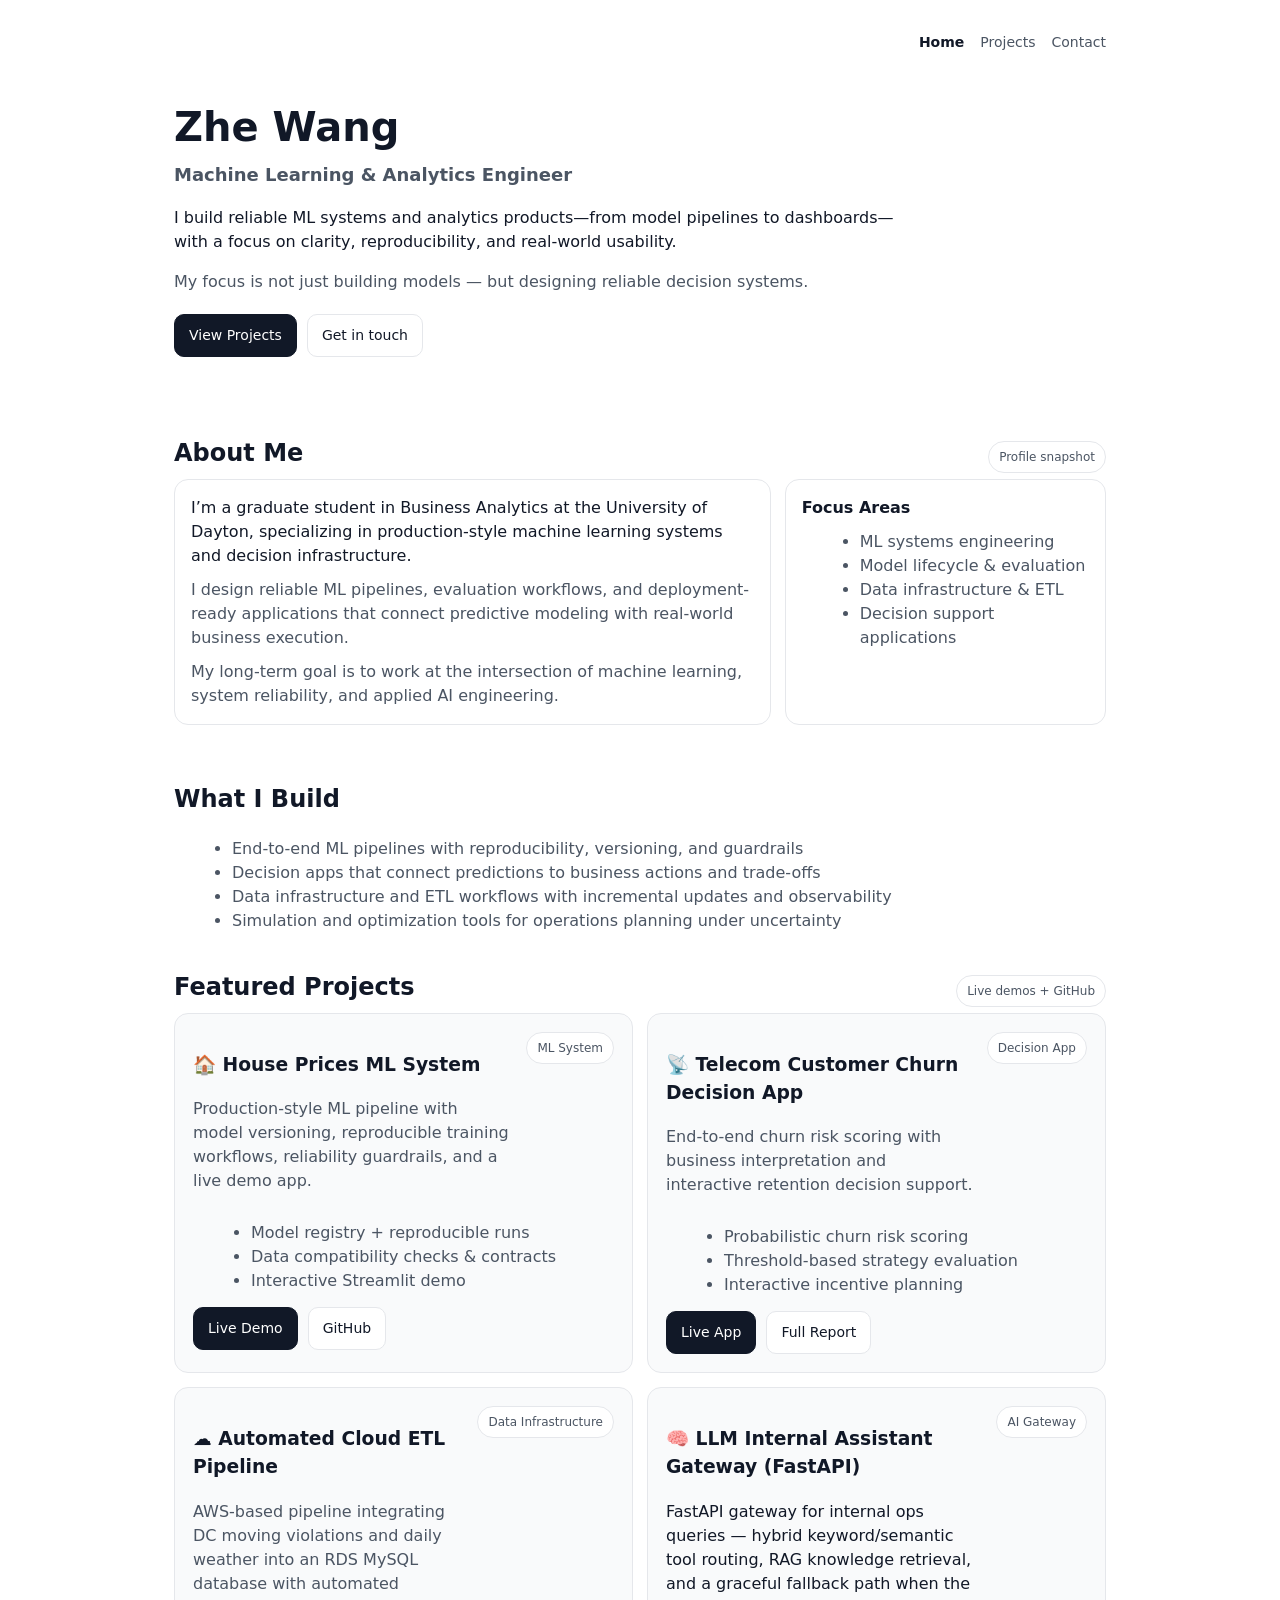
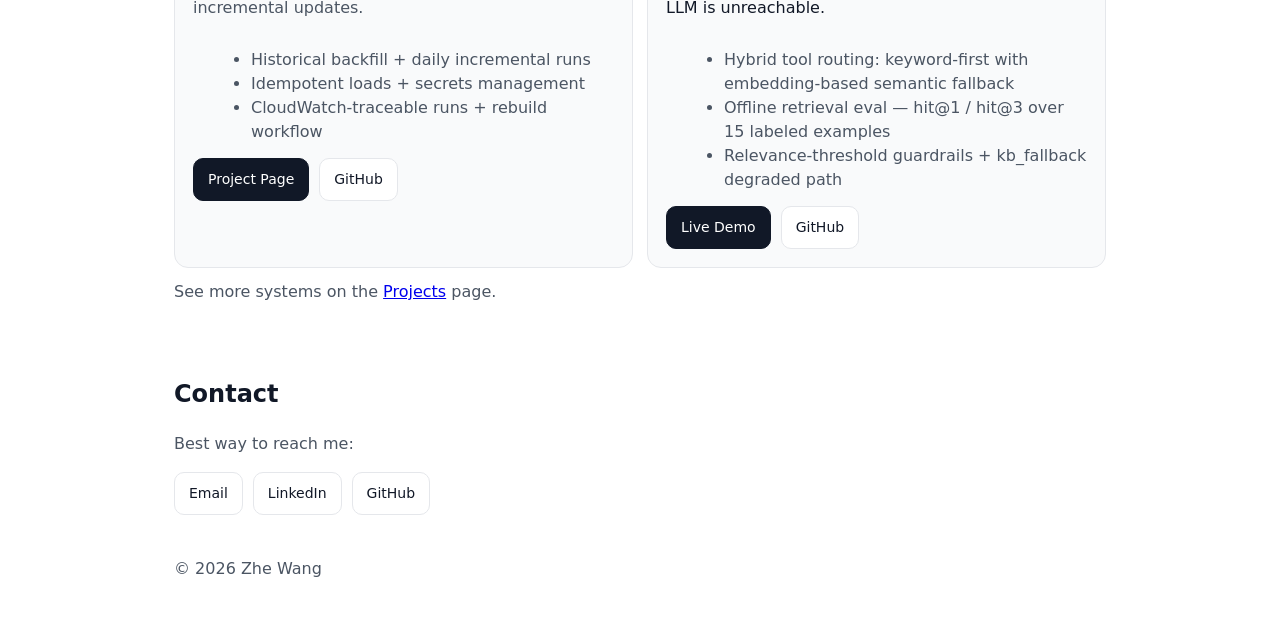
==== index.html @ d9125451 "update portfolio descriptions: hybrid routing, retrieval eval, guardrails" ====
<!doctype html>
<html lang="en">
<head>
  <meta charset="utf-8" />
  <meta name="viewport" content="width=device-width, initial-scale=1" />
  <title>Zhe Wang | Machine Learning & Analytics Engineer</title>
  <link rel="stylesheet" href="styles.css" />

  <!-- Page-only tweaks (optional, safe). Remove if you want 100% CSS-only in styles.css -->
  <style>
    .section-title-row{
      display:flex; align-items:baseline; justify-content:space-between; gap:12px;
      margin-bottom: 6px;
    }
    .section-kicker{
      font-size:12px;
      color: var(--muted);
      border: 1px solid var(--border);
      background: #fff;
      padding: 6px 10px;
      border-radius: 999px;
      white-space: nowrap;
    }
    .about-grid{
      display:grid;
      grid-template-columns: 1.3fr 0.7fr;
      gap: 14px;
    }
    .about-card{
      background: #fff;
      border: 1px solid var(--border);
      border-radius: 14px;
      padding: 16px;
    }
    .about-points{
      margin: 10px 0 0 18px;
      color: var(--muted);
    }
    @media (max-width: 780px){
      .about-grid{ grid-template-columns: 1fr; }
    }

    /* 确保导航右对齐 —— 稳定强制右推，不靠运气 */
    .nav{
      display:flex;
      align-items:center;
      padding:8px 0;
    }

    .nav .links{
      margin-left:auto;   /* 关键：强制推到右侧 */
      display:flex;
      gap:16px;
    }

    /* 你原来 links a 用 margin-left，会跟 gap 叠加，清掉保证只由gap控制 */
    .links a{
      margin-left:0;
      text-decoration:none;
      color:var(--muted);
      font-size:14px;
    }
  </style>
</head>

<body>
  <header class="container">
    <nav class="nav">
      <div class="links">
        <a href="index.html" class="active">Home</a>
        <a href="projects.html">Projects</a>
        <a href="#contact">Contact</a>
      </div>
    </nav>

    <!-- HERO -->
    <div class="hero">

      <!-- Name becomes primary identity -->
      <h1 style="margin-bottom:4px;">Zhe Wang</h1>

      <!-- Professional identity as subtitle -->
      <h2 class="subtitle" style="margin-top:0; font-weight:600;">
        Machine Learning &amp; Analytics Engineer
      </h2>

      <!-- Core positioning statement -->
      <p style="margin-top:18px; max-width:720px;">
        I build reliable ML systems and analytics products—from model pipelines to dashboards—
        with a focus on clarity, reproducibility, and real-world usability.
      </p>

      <p class="muted" style="margin-top:10px; max-width:720px;">
        My focus is not just building models — but designing reliable decision systems.
      </p>

      <!-- CTA -->
      <div class="cta" style="margin-top:20px;">
        <a class="btn primary" href="projects.html">View Projects</a>
        <a class="btn" href="#contact">Get in touch</a>
      </div>

    </div>   <!-- hero结束 -->
</header>   <!-- 严格按照要求：在</div>(hero)后立刻补上</header> -->

<main class="container">

    <!-- ABOUT ME (replaces the old “Contact” position / sits above What I Build) -->
    <section class="section" id="about">
      <div class="section-title-row">
        <h2 style="margin:0;">About Me</h2>
        <span class="section-kicker">Profile snapshot</span>
      </div>

      <div class="about-grid">
        <div class="about-card">
          <p style="margin:0;">
            I’m a graduate student in Business Analytics at the University of Dayton,
            specializing in production-style machine learning systems and decision infrastructure.
          </p>

          <p class="muted" style="margin:10px 0 0 0;">
            I design reliable ML pipelines, evaluation workflows, and deployment-ready applications
            that connect predictive modeling with real-world business execution.
          </p>

          <p class="muted" style="margin:10px 0 0 0;">
            My long-term goal is to work at the intersection of machine learning,
            system reliability, and applied AI engineering.
          </p>
        </div>

        <div class="about-card">
          <div style="font-weight:600;">Focus Areas</div>
          <ul class="about-points">
            <li>ML systems engineering</li>
            <li>Model lifecycle &amp; evaluation</li>
            <li>Data infrastructure &amp; ETL</li>
            <li>Decision support applications</li>
          </ul>
        </div>
      </div>
    </section>

    <!-- WHAT I BUILD -->
    <section class="section">
      <h2>What I Build</h2>
      <ul class="bullets">
        <li>End-to-end ML pipelines with reproducibility, versioning, and guardrails</li>
        <li>Decision apps that connect predictions to business actions and trade-offs</li>
        <li>Data infrastructure and ETL workflows with incremental updates and observability</li>
        <li>Simulation and optimization tools for operations planning under uncertainty</li>
      </ul>
    </section>

    <!-- FEATURED PROJECTS -->
    <section class="section">
      <div class="section-title-row">
        <h2 style="margin:0;">Featured Projects</h2>
        <span class="section-kicker">Live demos + GitHub</span>
      </div>

      <section class="grid">

        <!-- Featured 1: House Prices -->
        <div class="card">
          <div class="card-top">
            <div>
              <h3>🏠 House Prices ML System</h3>
              <p class="muted">
                Production-style ML pipeline with model versioning, reproducible training workflows,
                reliability guardrails, and a live demo app.
              </p>
            </div>
            <span class="tag">ML System</span>
          </div>

          <ul class="bullets">
            <li>Model registry + reproducible runs</li>
            <li>Data compatibility checks &amp; contracts</li>
            <li>Interactive Streamlit demo</li>
          </ul>

          <div class="card-actions">
            <a class="btn primary"
               href="https://house-prices-ml-pipeline-nui9um72mmpod6g5mtsx3i.streamlit.app/"
               target="_blank" rel="noreferrer">Live Demo</a>
            <a class="btn"
               href="https://github.com/wangz99-crypto/house-prices-ml-pipeline"
               target="_blank" rel="noreferrer">GitHub</a>
          </div>
        </div>

        <!-- Featured 2: Telco Churn -->
        <div class="card">
          <div class="card-top">
            <div>
              <h3>📡 Telecom Customer Churn Decision App</h3>
              <p class="muted">
                End-to-end churn risk scoring with business interpretation and interactive retention decision support.
              </p>
            </div>
            <span class="tag">Decision App</span>
          </div>

          <ul class="bullets">
            <li>Probabilistic churn risk scoring</li>
            <li>Threshold-based strategy evaluation</li>
            <li>Interactive incentive planning</li>
          </ul>

          <div class="card-actions">
            <a class="btn primary"
               href="https://victorwang.shinyapps.io/telco-churn-demo/"
               target="_blank" rel="noreferrer">Live App</a>
            <a class="btn"
               href="reports/telecom-churn-report.html"
               target="_blank" rel="noreferrer">Full Report</a>
          </div>
        </div>

        <!-- Featured 3: Cloud ETL -->
        <div class="card">
          <div class="card-top">
            <div>
              <h3>☁️ Automated Cloud ETL Pipeline</h3>
              <p class="muted">
                AWS-based pipeline integrating DC moving violations and daily weather into an RDS MySQL database
                with automated incremental updates.
              </p>
            </div>
            <span class="tag">Data Infrastructure</span>
          </div>

          <ul class="bullets">
            <li>Historical backfill + daily incremental runs</li>
            <li>Idempotent loads + secrets management</li>
            <li>CloudWatch-traceable runs + rebuild workflow</li>
          </ul>

          <div class="card-actions">
            <a class="btn primary" href="projects/moving-violations-etl.html">Project Page</a>
            <a class="btn"
               href="https://github.com/wangz99-crypto/dc-moving-violations-cloud-etl"
               target="_blank" rel="noreferrer">GitHub</a>
          </div>
        </div>

        <!-- Featured 4: LLM Gateway / Internal Assistant -->
        <div class="card">
          <div class="card-top">
            <div>
              <h3>🧠 LLM Internal Assistant Gateway (FastAPI)</h3>
              <p class=”muted”>
                FastAPI gateway for internal ops queries — hybrid keyword/semantic tool routing,
                RAG knowledge retrieval, and a graceful fallback path when the LLM is unreachable.
              </p>
            </div>
            <span class="tag">AI Gateway</span>
          </div>

          <ul class="bullets">
            <li>Hybrid tool routing: keyword-first with embedding-based semantic fallback</li>
            <li>Offline retrieval eval — hit@1 / hit@3 over 15 labeled examples</li>
            <li>Relevance-threshold guardrails + kb_fallback degraded path</li>
          </ul>

          <div class="card-actions">
            <a class="btn primary"
               href="https://llm-internal-assistant.onrender.com/"
               target="_blank" rel="noreferrer">Live Demo</a>
            <a class="btn"
               href="https://github.com/wangz99-crypto/llm-internal-assistant"
               target="_blank" rel="noreferrer">GitHub</a>
          </div>
        </div>

      </section>

      <p class="muted" style="margin-top: 12px;">
        See more systems on the <a href="projects.html">Projects</a> page.
      </p>
    </section>

    <!-- CONTACT (kept at bottom; clean “closing” section) -->
    <section class="section" id="contact">
      <h2>Contact</h2>
      <p class="muted">Best way to reach me:</p>
      <div class="contact">
        <a class="btn" href="mailto:wangz99@udayton.edu">Email</a>
        <a class="btn" href="https://www.linkedin.com/in/zhe-wang-b89021354/" target="_blank" rel="noreferrer">LinkedIn</a>
        <a class="btn" href="https://github.com/wangz99-crypto" target="_blank" rel="noreferrer">GitHub</a>
      </div>
    </section>

  </main>

  <footer class="container footer">
    <span class="muted">© <span id="y"></span> Zhe Wang</span>
  </footer>

  <script>
    document.getElementById("y").textContent = new Date().getFullYear();
  </script>
</body>
</html>
---- styles.css ----
:root{
  --bg:#ffffff;
  --text:#111827;
  --muted:#4b5563;
  --border:#e5e7eb;
  --card:#f9fafb;
  --btn:#111827;
  --btnText:#ffffff;
}

*{box-sizing:border-box;}
body{
  margin:0;
  font-family: ui-sans-serif, system-ui, -apple-system, Segoe UI, Roboto, Arial, "Apple Color Emoji","Segoe UI Emoji";
  background:var(--bg);
  color:var(--text);
  line-height:1.5;
}

.container{max-width:980px;margin:0 auto;padding:24px;}
.nav{
  display:flex;align-items:center;justify-content:space-between;
  padding:8px 0;
}
.brand{font-weight:700;letter-spacing:0.2px;}
.links a{
  margin-left:16px;
  text-decoration:none;
  color:var(--muted);
  font-size:14px;
}
.links a.active{color:var(--text);font-weight:600;}

.hero{padding:36px 0 12px;}
.page-hero{padding:18px 0 8px;}
h1{font-size:40px;margin:0 0 10px;}
.subtitle{font-size:16px;max-width:720px;margin:0;}
.muted{color:var(--muted);}

.section{padding:18px 0;}
.card{
  background:var(--card);
  border:1px solid var(--border);
  border-radius:14px;
  padding:18px;
}
.card-top{display:flex;align-items:flex-start;justify-content:space-between;gap:14px;}
.tag{
  font-size:12px;
  padding:6px 10px;
  border-radius:999px;
  border:1px solid var(--border);
  background:#fff;
  color:var(--muted);
  white-space:nowrap;
}
.bullets{margin:12px 0 0 18px;color:var(--muted);}
.card-actions{margin-top:14px;display:flex;gap:10px;flex-wrap:wrap;}

.btn{
  display:inline-block;
  padding:10px 14px;
  border-radius:10px;
  border:1px solid var(--border);
  text-decoration:none;
  color:var(--text);
  font-size:14px;
  background:#fff;
}
.btn.primary{
  background:var(--btn);
  color:var(--btnText);
  border-color:var(--btn);
}
.cta{margin-top:16px;display:flex;gap:10px;flex-wrap:wrap;}
.grid{
  display:grid;
  grid-template-columns:repeat(2, minmax(0,1fr));
  gap:14px;
}
@media (max-width: 780px){
  .grid{grid-template-columns:1fr;}
  h1{font-size:32px;}
}
.footer{padding-top:0;padding-bottom:36px;}
.contact{display:flex;gap:10px;flex-wrap:wrap;margin-top:10px;}

.hero h2 {
  font-size:18px;
  color: var(--muted);
}
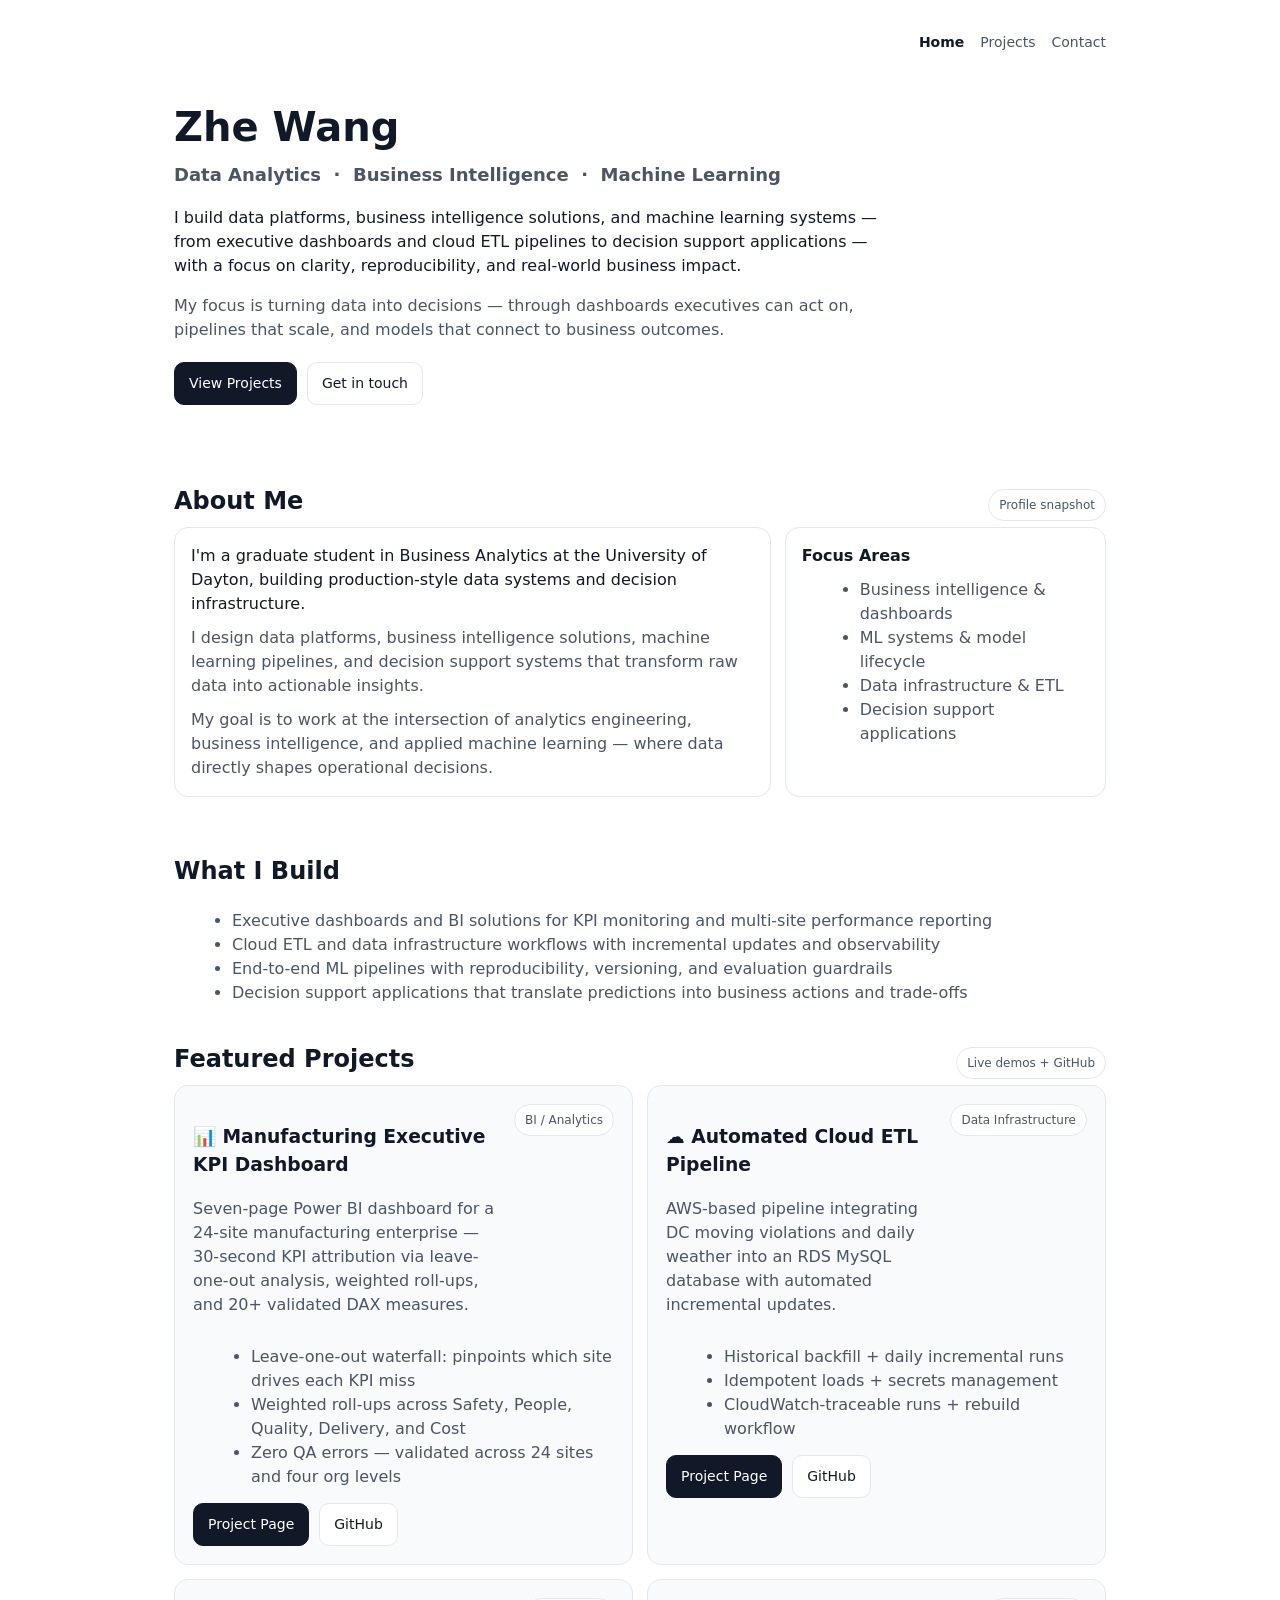
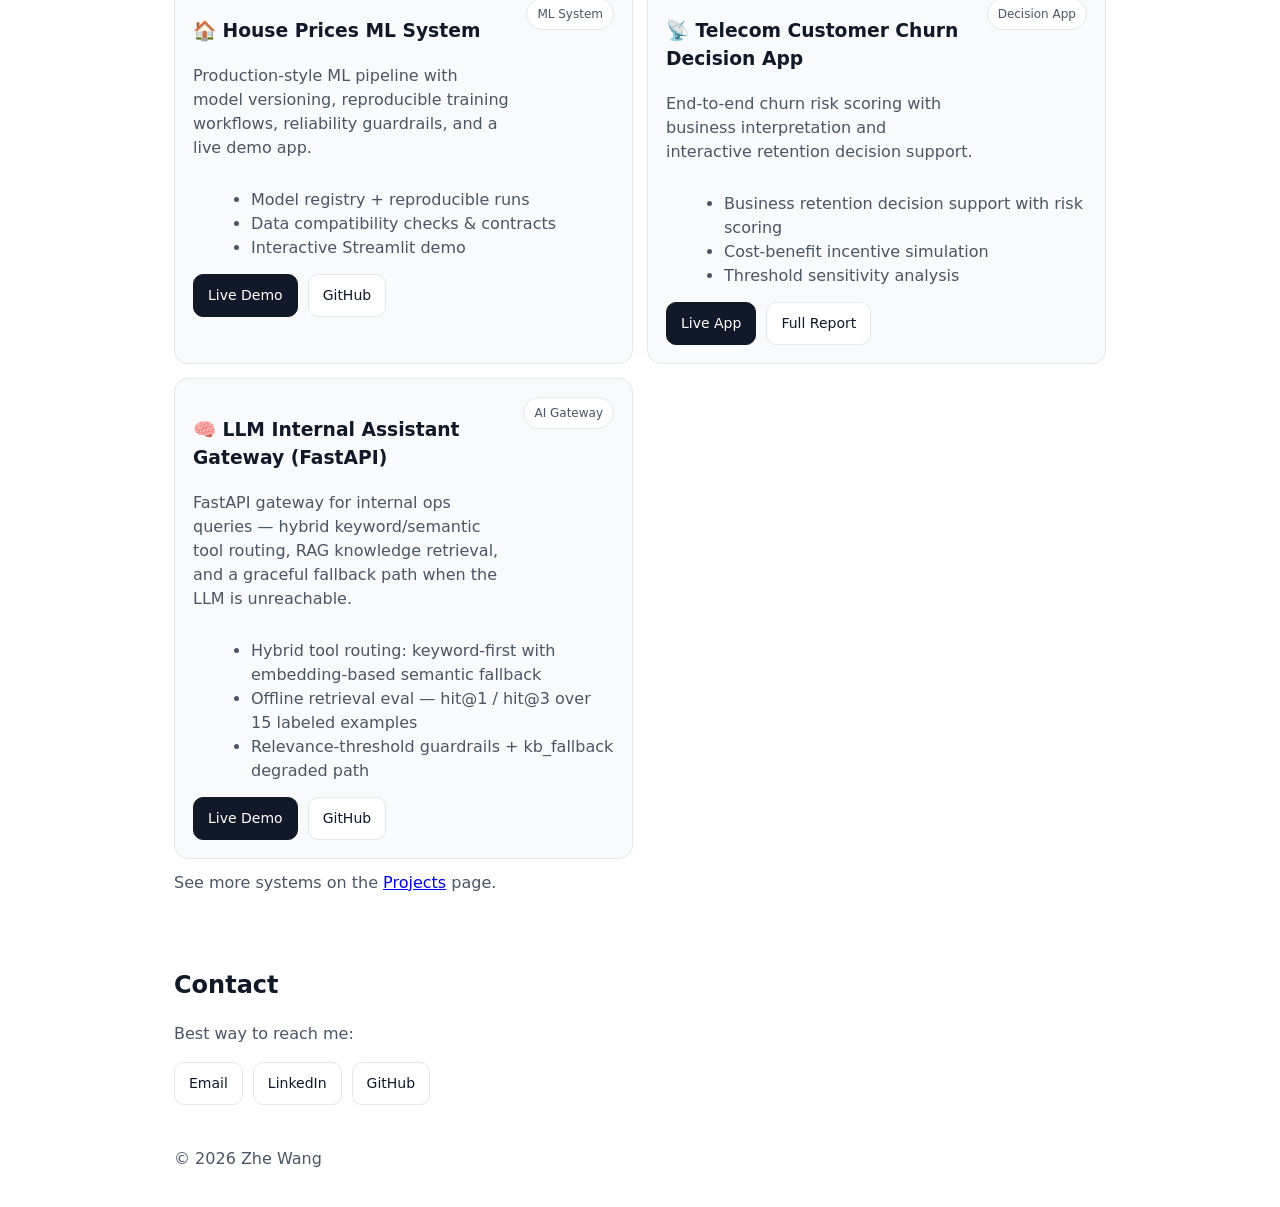
==== commit 375b6f8e: "Reposition portfolio for DA/BI/Analytics roles index.html: - Title: Machine Learning & Analytics Eng" ====
--- a/index.html
+++ b/index.html
@@ -3,10 +3,9 @@
 <head>
   <meta charset="utf-8" />
   <meta name="viewport" content="width=device-width, initial-scale=1" />
-  <title>Zhe Wang | Machine Learning & Analytics Engineer</title>
+  <title>Zhe Wang | Data Analytics & Business Intelligence</title>
   <link rel="stylesheet" href="styles.css" />
 
-  <!-- Page-only tweaks (optional, safe). Remove if you want 100% CSS-only in styles.css -->
   <style>
     .section-title-row{
       display:flex; align-items:baseline; justify-content:space-between; gap:12px;
@@ -40,20 +39,16 @@
       .about-grid{ grid-template-columns: 1fr; }
     }
 
-    /* 确保导航右对齐 —— 稳定强制右推，不靠运气 */
     .nav{
       display:flex;
       align-items:center;
       padding:8px 0;
     }
-
     .nav .links{
-      margin-left:auto;   /* 关键：强制推到右侧 */
+      margin-left:auto;
       display:flex;
       gap:16px;
     }
-
-    /* 你原来 links a 用 margin-left，会跟 gap 叠加，清掉保证只由gap控制 */
     .links a{
       margin-left:0;
       text-decoration:none;
@@ -75,37 +70,33 @@
 
     <!-- HERO -->
     <div class="hero">
-
-      <!-- Name becomes primary identity -->
       <h1 style="margin-bottom:4px;">Zhe Wang</h1>
 
-      <!-- Professional identity as subtitle -->
       <h2 class="subtitle" style="margin-top:0; font-weight:600;">
-        Machine Learning &amp; Analytics Engineer
+        Data Analytics &nbsp;·&nbsp; Business Intelligence &nbsp;·&nbsp; Machine Learning
       </h2>
 
-      <!-- Core positioning statement -->
       <p style="margin-top:18px; max-width:720px;">
-        I build reliable ML systems and analytics products—from model pipelines to dashboards—
-        with a focus on clarity, reproducibility, and real-world usability.
+        I build data platforms, business intelligence solutions, and machine learning systems —
+        from executive dashboards and cloud ETL pipelines to decision support applications —
+        with a focus on clarity, reproducibility, and real-world business impact.
       </p>
 
       <p class="muted" style="margin-top:10px; max-width:720px;">
-        My focus is not just building models — but designing reliable decision systems.
+        My focus is turning data into decisions — through dashboards executives can act on,
+        pipelines that scale, and models that connect to business outcomes.
       </p>
 
-      <!-- CTA -->
       <div class="cta" style="margin-top:20px;">
         <a class="btn primary" href="projects.html">View Projects</a>
         <a class="btn" href="#contact">Get in touch</a>
       </div>
-
-    </div>   <!-- hero结束 -->
-</header>   <!-- 严格按照要求：在</div>(hero)后立刻补上</header> -->
+    </div>
+  </header>
 
 <main class="container">
 
-    <!-- ABOUT ME (replaces the old “Contact” position / sits above What I Build) -->
+    <!-- ABOUT ME -->
     <section class="section" id="about">
       <div class="section-title-row">
         <h2 style="margin:0;">About Me</h2>
@@ -115,26 +106,26 @@
       <div class="about-grid">
         <div class="about-card">
           <p style="margin:0;">
-            I’m a graduate student in Business Analytics at the University of Dayton,
-            specializing in production-style machine learning systems and decision infrastructure.
+            I'm a graduate student in Business Analytics at the University of Dayton,
+            building production-style data systems and decision infrastructure.
           </p>
 
           <p class="muted" style="margin:10px 0 0 0;">
-            I design reliable ML pipelines, evaluation workflows, and deployment-ready applications
-            that connect predictive modeling with real-world business execution.
+            I design data platforms, business intelligence solutions, machine learning pipelines,
+            and decision support systems that transform raw data into actionable insights.
           </p>
 
           <p class="muted" style="margin:10px 0 0 0;">
-            My long-term goal is to work at the intersection of machine learning,
-            system reliability, and applied AI engineering.
+            My goal is to work at the intersection of analytics engineering, business intelligence,
+            and applied machine learning — where data directly shapes operational decisions.
           </p>
         </div>
 
         <div class="about-card">
           <div style="font-weight:600;">Focus Areas</div>
           <ul class="about-points">
-            <li>ML systems engineering</li>
-            <li>Model lifecycle &amp; evaluation</li>
+            <li>Business intelligence &amp; dashboards</li>
+            <li>ML systems &amp; model lifecycle</li>
             <li>Data infrastructure &amp; ETL</li>
             <li>Decision support applications</li>
           </ul>
@@ -146,10 +137,10 @@
     <section class="section">
       <h2>What I Build</h2>
       <ul class="bullets">
-        <li>End-to-end ML pipelines with reproducibility, versioning, and guardrails</li>
-        <li>Decision apps that connect predictions to business actions and trade-offs</li>
-        <li>Data infrastructure and ETL workflows with incremental updates and observability</li>
-        <li>Simulation and optimization tools for operations planning under uncertainty</li>
+        <li>Executive dashboards and BI solutions for KPI monitoring and multi-site performance reporting</li>
+        <li>Cloud ETL and data infrastructure workflows with incremental updates and observability</li>
+        <li>End-to-end ML pipelines with reproducibility, versioning, and evaluation guardrails</li>
+        <li>Decision support applications that translate predictions into business actions and trade-offs</li>
       </ul>
     </section>
 
@@ -162,7 +153,61 @@
 
       <section class="grid">
 
-        <!-- Featured 1: House Prices -->
+        <!-- Featured 1: Manufacturing KPI Dashboard -->
+        <div class="card">
+          <div class="card-top">
+            <div>
+              <h3>📊 Manufacturing Executive KPI Dashboard</h3>
+              <p class="muted">
+                Seven-page Power BI dashboard for a 24-site manufacturing enterprise — 30-second KPI
+                attribution via leave-one-out analysis, weighted roll-ups, and 20+ validated DAX measures.
+              </p>
+            </div>
+            <span class="tag">BI / Analytics</span>
+          </div>
+
+          <ul class="bullets">
+            <li>Leave-one-out waterfall: pinpoints which site drives each KPI miss</li>
+            <li>Weighted roll-ups across Safety, People, Quality, Delivery, and Cost</li>
+            <li>Zero QA errors — validated across 24 sites and four org levels</li>
+          </ul>
+
+          <div class="card-actions">
+            <a class="btn primary" href="projects/powerbi-kpi-dashboard.html">Project Page</a>
+            <a class="btn"
+               href="https://github.com/wangz99-crypto/powerbi-kpi-dashboard"
+               target="_blank" rel="noreferrer">GitHub</a>
+          </div>
+        </div>
+
+        <!-- Featured 2: Cloud ETL -->
+        <div class="card">
+          <div class="card-top">
+            <div>
+              <h3>☁️ Automated Cloud ETL Pipeline</h3>
+              <p class="muted">
+                AWS-based pipeline integrating DC moving violations and daily weather into an RDS MySQL database
+                with automated incremental updates.
+              </p>
+            </div>
+            <span class="tag">Data Infrastructure</span>
+          </div>
+
+          <ul class="bullets">
+            <li>Historical backfill + daily incremental runs</li>
+            <li>Idempotent loads + secrets management</li>
+            <li>CloudWatch-traceable runs + rebuild workflow</li>
+          </ul>
+
+          <div class="card-actions">
+            <a class="btn primary" href="projects/moving-violations-etl.html">Project Page</a>
+            <a class="btn"
+               href="https://github.com/wangz99-crypto/dc-moving-violations-cloud-etl"
+               target="_blank" rel="noreferrer">GitHub</a>
+          </div>
+        </div>
+
+        <!-- Featured 3: House Prices -->
         <div class="card">
           <div class="card-top">
             <div>
@@ -191,7 +236,7 @@
           </div>
         </div>
 
-        <!-- Featured 2: Telco Churn -->
+        <!-- Featured 4: Telco Churn -->
         <div class="card">
           <div class="card-top">
             <div>
@@ -204,9 +249,9 @@
           </div>
 
           <ul class="bullets">
-            <li>Probabilistic churn risk scoring</li>
-            <li>Threshold-based strategy evaluation</li>
-            <li>Interactive incentive planning</li>
+            <li>Business retention decision support with risk scoring</li>
+            <li>Cost-benefit incentive simulation</li>
+            <li>Threshold sensitivity analysis</li>
           </ul>
 
           <div class="card-actions">
@@ -219,39 +264,12 @@
           </div>
         </div>
 
-        <!-- Featured 3: Cloud ETL -->
-        <div class="card">
-          <div class="card-top">
-            <div>
-              <h3>☁️ Automated Cloud ETL Pipeline</h3>
-              <p class="muted">
-                AWS-based pipeline integrating DC moving violations and daily weather into an RDS MySQL database
-                with automated incremental updates.
-              </p>
-            </div>
-            <span class="tag">Data Infrastructure</span>
-          </div>
-
-          <ul class="bullets">
-            <li>Historical backfill + daily incremental runs</li>
-            <li>Idempotent loads + secrets management</li>
-            <li>CloudWatch-traceable runs + rebuild workflow</li>
-          </ul>
-
-          <div class="card-actions">
-            <a class="btn primary" href="projects/moving-violations-etl.html">Project Page</a>
-            <a class="btn"
-               href="https://github.com/wangz99-crypto/dc-moving-violations-cloud-etl"
-               target="_blank" rel="noreferrer">GitHub</a>
-          </div>
-        </div>
-
-        <!-- Featured 4: LLM Gateway / Internal Assistant -->
+        <!-- Featured 5: LLM Gateway -->
         <div class="card">
           <div class="card-top">
             <div>
               <h3>🧠 LLM Internal Assistant Gateway (FastAPI)</h3>
-              <p class=”muted”>
+              <p class="muted">
                 FastAPI gateway for internal ops queries — hybrid keyword/semantic tool routing,
                 RAG knowledge retrieval, and a graceful fallback path when the LLM is unreachable.
               </p>
@@ -282,7 +300,7 @@
       </p>
     </section>
 
-    <!-- CONTACT (kept at bottom; clean “closing” section) -->
+    <!-- CONTACT -->
     <section class="section" id="contact">
       <h2>Contact</h2>
       <p class="muted">Best way to reach me:</p>
@@ -303,4 +321,4 @@
     document.getElementById("y").textContent = new Date().getFullYear();
   </script>
 </body>
-</html>+</html>
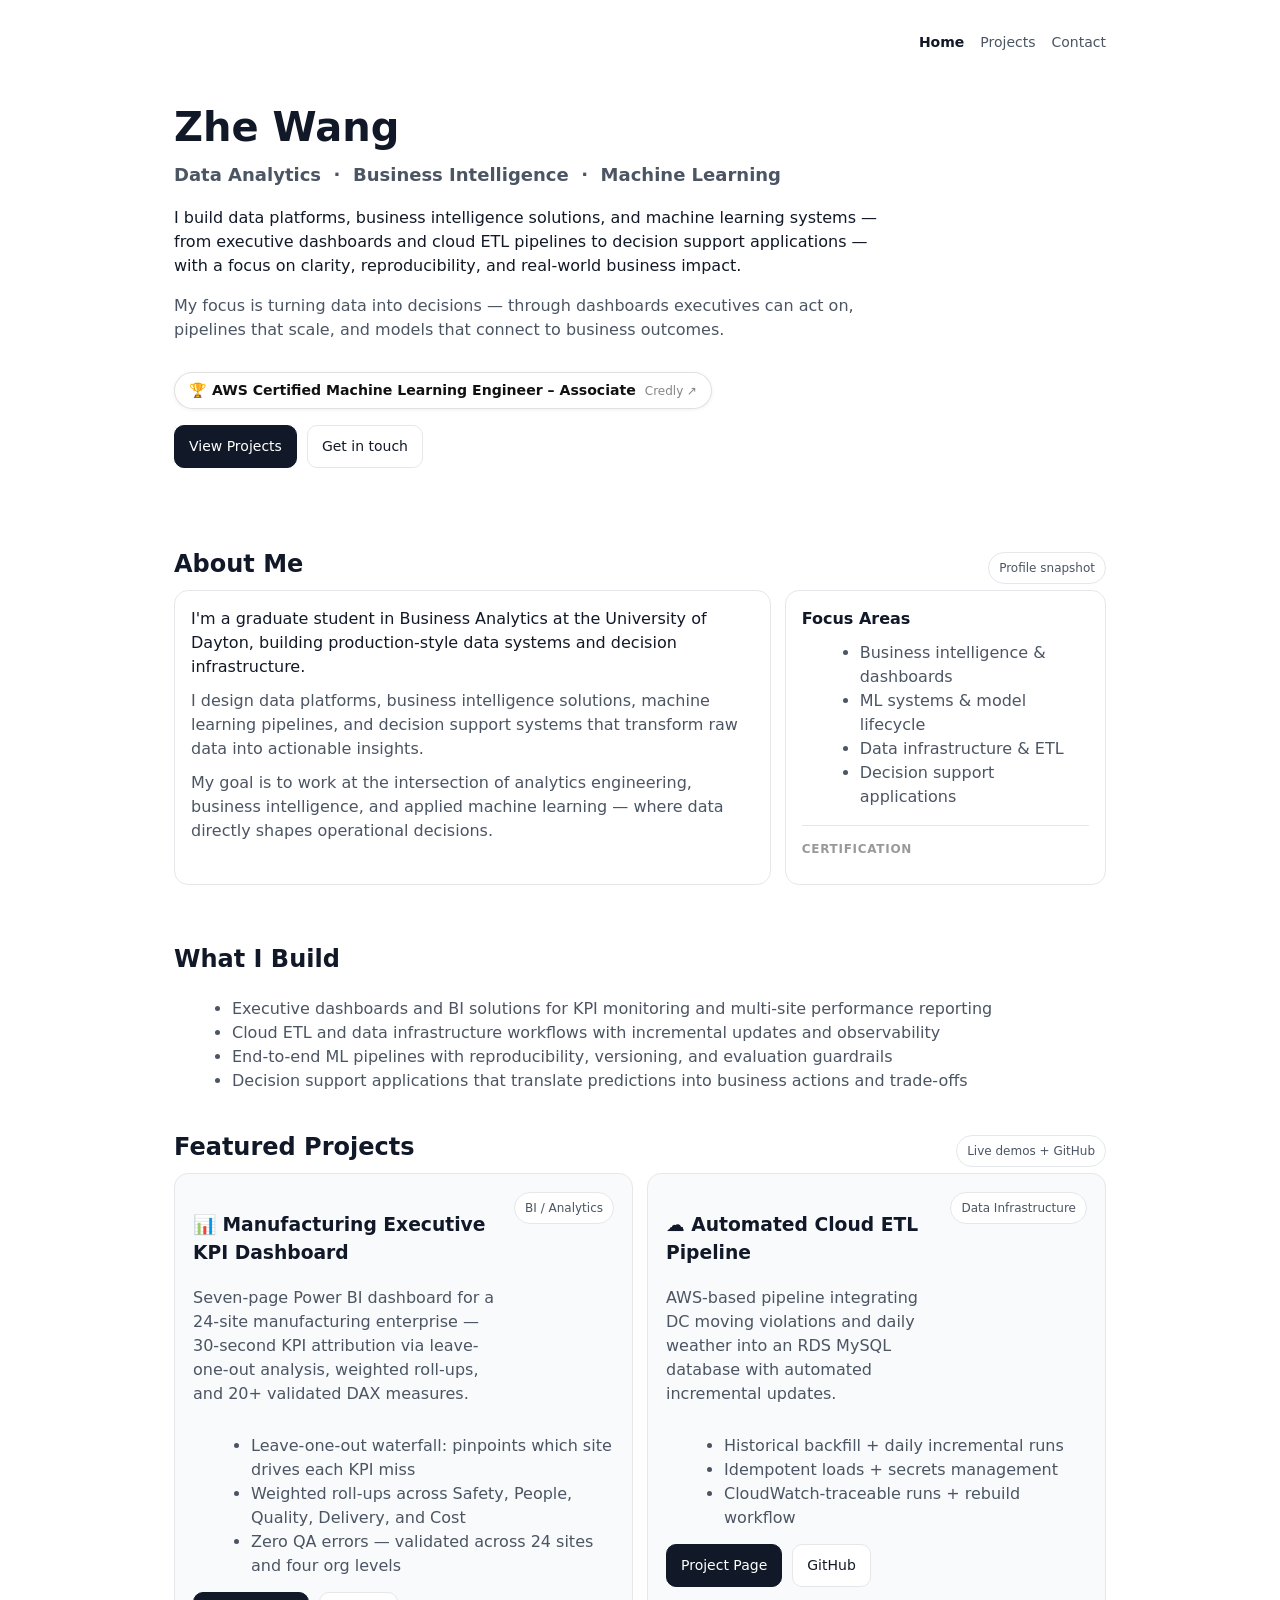
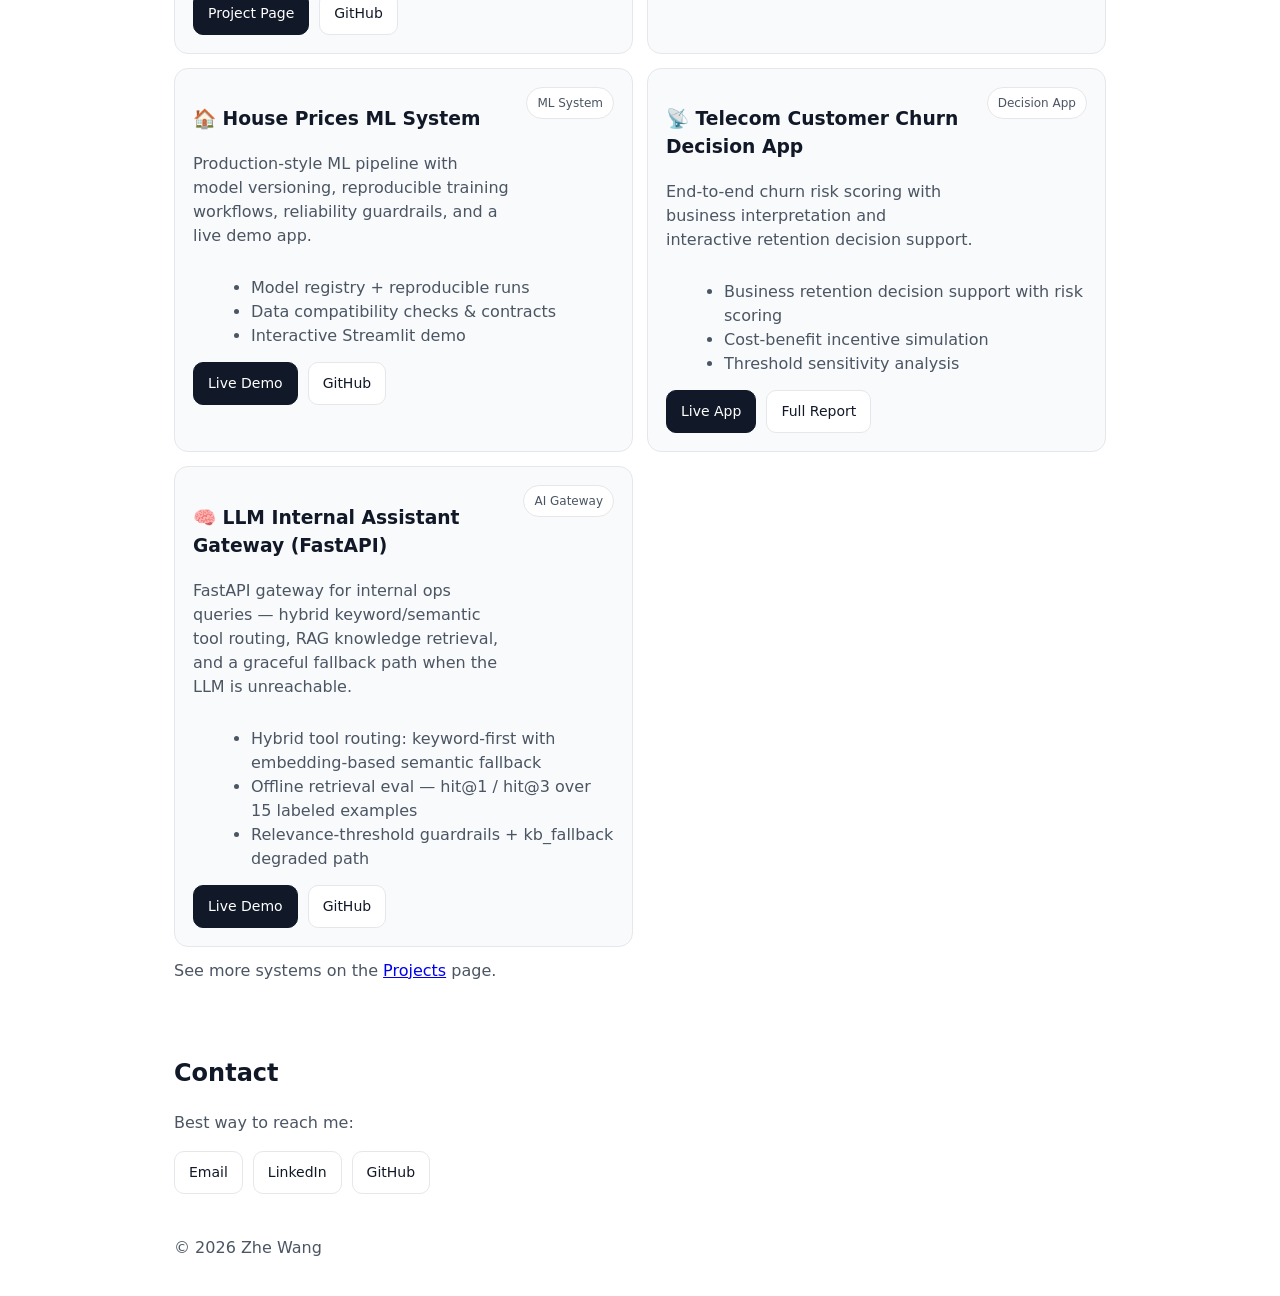
==== commit 101091e1: "Add AWS Certified MLE Associate certification to portfolio - Hero: certification chip (🏆 pill) linki" ====
--- a/index.html
+++ b/index.html
@@ -55,6 +55,46 @@
       color:var(--muted);
       font-size:14px;
     }
+
+    /* ── certification chip ── */
+    .cert-chip {
+      display: inline-flex;
+      align-items: center;
+      gap: 7px;
+      margin-top: 14px;
+      padding: 7px 14px;
+      border: 1px solid rgba(0,0,0,0.12);
+      border-radius: 999px;
+      background: #fff;
+      font-size: 0.88rem;
+      font-weight: 600;
+      color: #111;
+      text-decoration: none;
+      box-shadow: 0 1px 4px rgba(0,0,0,0.06);
+      transition: box-shadow 0.15s;
+    }
+    .cert-chip:hover { box-shadow: 0 2px 10px rgba(0,0,0,0.12); }
+    .cert-chip-label {
+      font-size: 0.75rem;
+      font-weight: 400;
+      color: rgba(0,0,0,0.48);
+      margin-left: 2px;
+    }
+
+    /* ── credly embed wrapper ── */
+    .cert-section {
+      margin-top: 16px;
+      padding-top: 14px;
+      border-top: 1px solid var(--border);
+    }
+    .cert-section-label {
+      font-size: 0.75rem;
+      font-weight: 700;
+      text-transform: uppercase;
+      letter-spacing: 0.06em;
+      color: rgba(0,0,0,0.40);
+      margin-bottom: 10px;
+    }
   </style>
 </head>
 
@@ -87,7 +127,16 @@
         pipelines that scale, and models that connect to business outcomes.
       </p>
 
-      <div class="cta" style="margin-top:20px;">
+      <div style="margin-top:16px;">
+        <a class="cert-chip"
+           href="https://www.credly.com/badges/8238f5af-2d30-4281-be06-79087de22bb4/public_url"
+           target="_blank" rel="noreferrer">
+          🏆 AWS Certified Machine Learning Engineer – Associate
+          <span class="cert-chip-label">Credly ↗</span>
+        </a>
+      </div>
+
+      <div class="cta" style="margin-top:16px;">
         <a class="btn primary" href="projects.html">View Projects</a>
         <a class="btn" href="#contact">Get in touch</a>
       </div>
@@ -129,6 +178,15 @@
             <li>Data infrastructure &amp; ETL</li>
             <li>Decision support applications</li>
           </ul>
+
+          <div class="cert-section">
+            <div class="cert-section-label">Certification</div>
+            <div data-iframe-width="150" data-iframe-height="270"
+                 data-share-badge-id="8238f5af-2d30-4281-be06-79087de22bb4"
+                 data-share-badge-host="https://www.credly.com"></div>
+            <script type="text/javascript" async
+                    src="//cdn.credly.com/assets/utilities/embed.js"></script>
+          </div>
         </div>
       </div>
     </section>
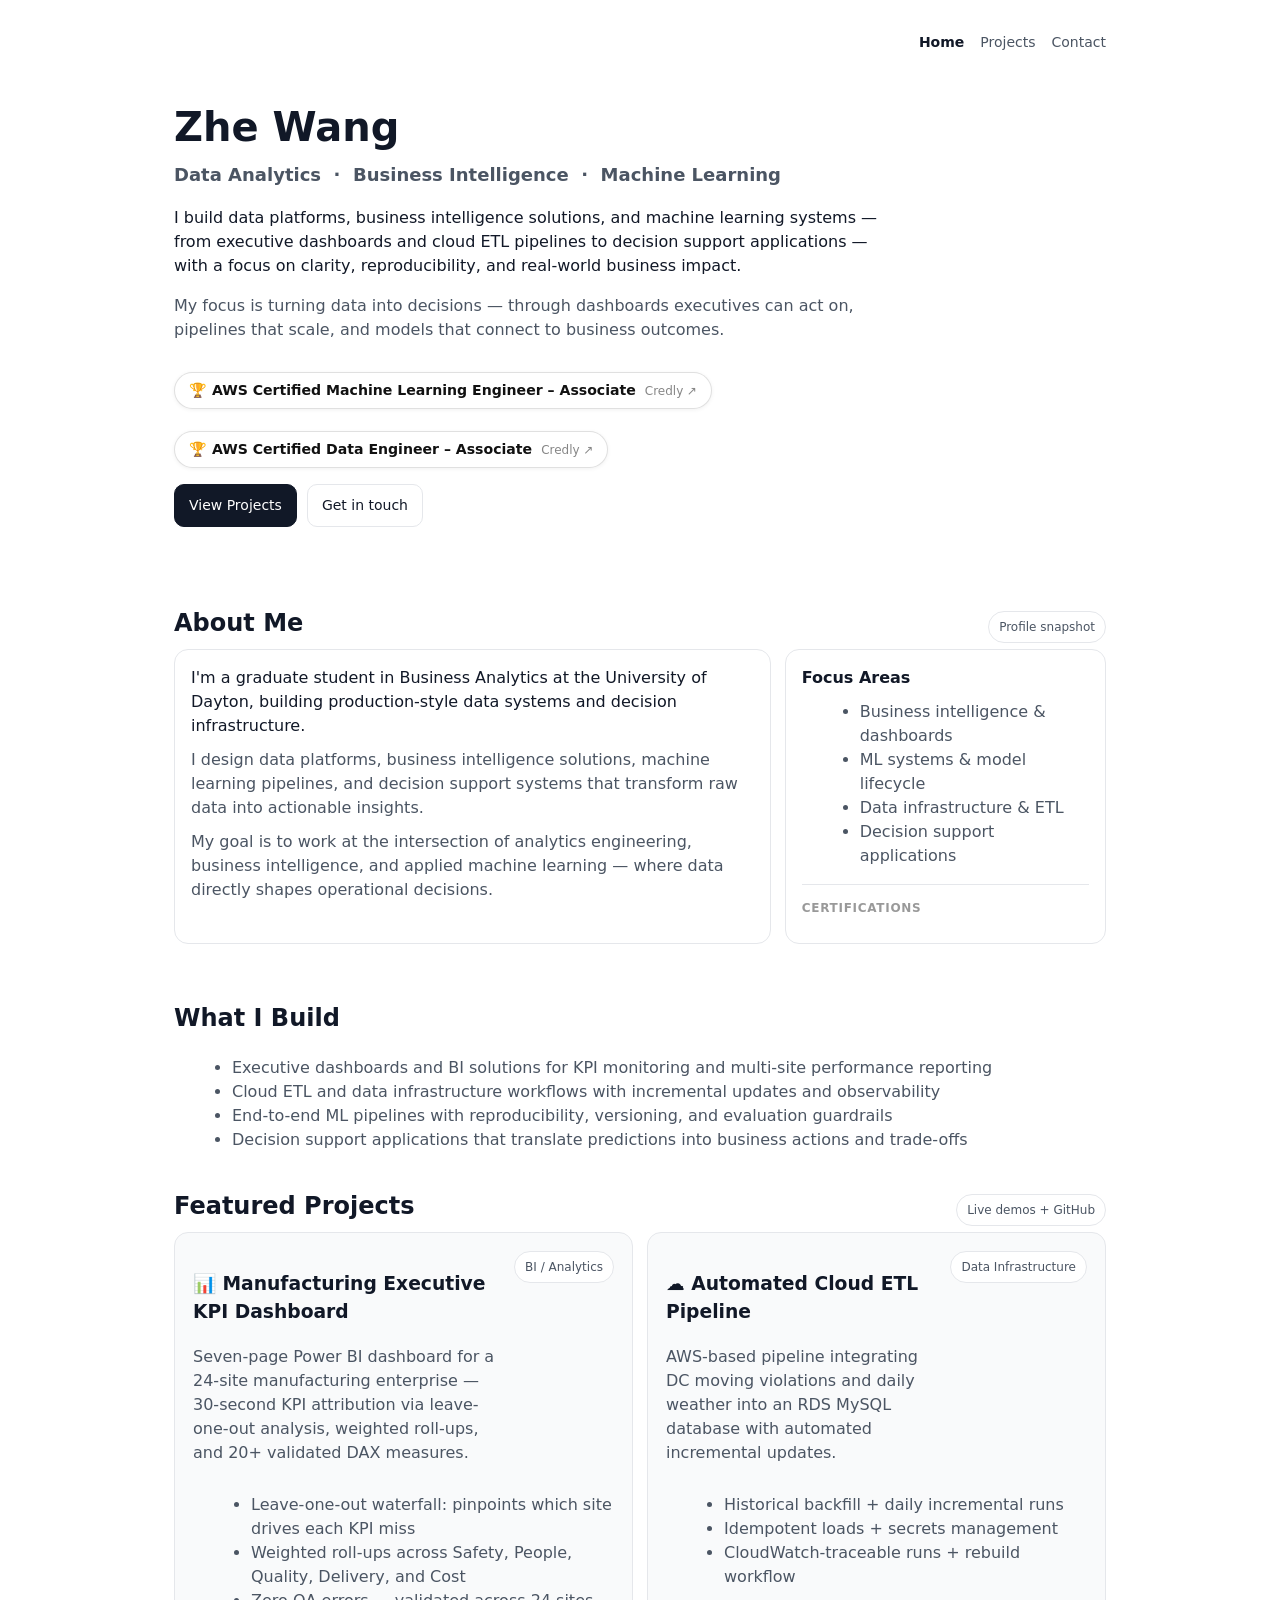
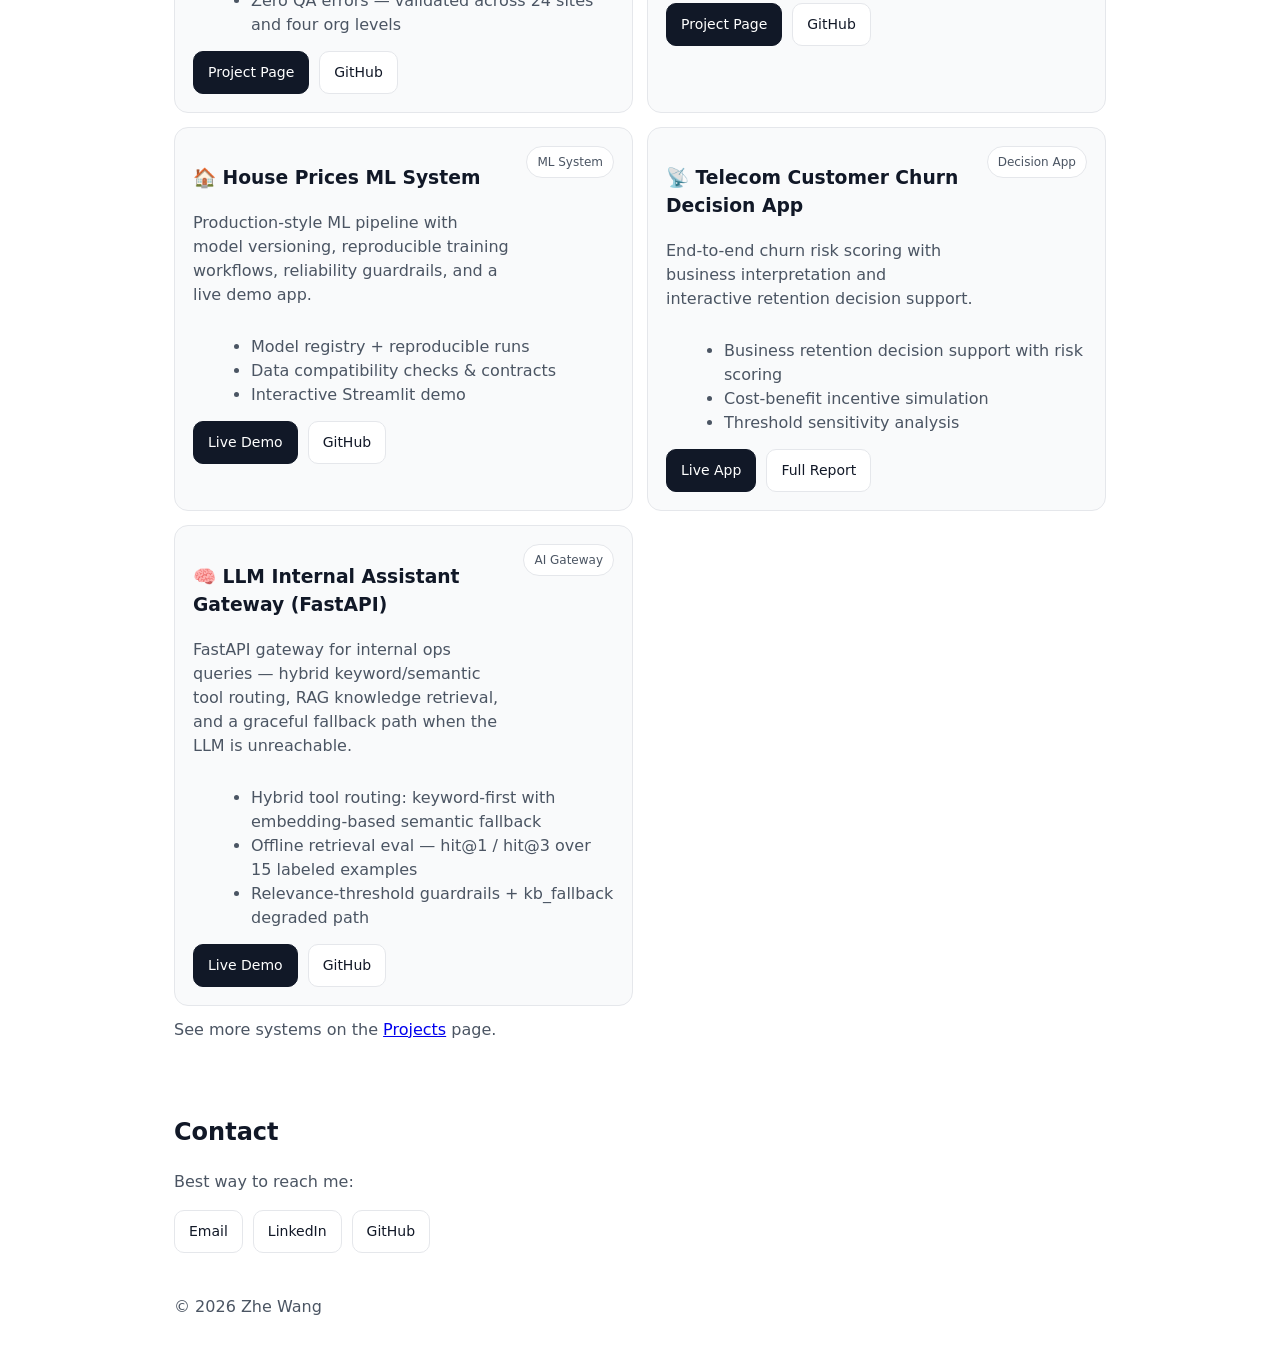
==== commit fa16dd87: "Add AWS Certified Data Engineer Associate certification to portfolio Co-Authored-By: Claude Sonnet 4" ====
--- a/index.html
+++ b/index.html
@@ -127,11 +127,17 @@
         pipelines that scale, and models that connect to business outcomes.
       </p>
 
-      <div style="margin-top:16px;">
+      <div style="margin-top:16px; display:flex; flex-wrap:wrap; gap:8px;">
         <a class="cert-chip"
            href="https://www.credly.com/badges/8238f5af-2d30-4281-be06-79087de22bb4/public_url"
            target="_blank" rel="noreferrer">
           🏆 AWS Certified Machine Learning Engineer – Associate
+          <span class="cert-chip-label">Credly ↗</span>
+        </a>
+        <a class="cert-chip"
+           href="https://www.credly.com/badges/543e7f45-8a7e-4bca-b9cc-45642dc86137/public_url"
+           target="_blank" rel="noreferrer">
+          🏆 AWS Certified Data Engineer – Associate
           <span class="cert-chip-label">Credly ↗</span>
         </a>
       </div>
@@ -180,10 +186,15 @@
           </ul>
 
           <div class="cert-section">
-            <div class="cert-section-label">Certification</div>
-            <div data-iframe-width="150" data-iframe-height="270"
-                 data-share-badge-id="8238f5af-2d30-4281-be06-79087de22bb4"
-                 data-share-badge-host="https://www.credly.com"></div>
+            <div class="cert-section-label">Certifications</div>
+            <div style="display:flex; flex-wrap:wrap; gap:8px;">
+              <div data-iframe-width="150" data-iframe-height="270"
+                   data-share-badge-id="8238f5af-2d30-4281-be06-79087de22bb4"
+                   data-share-badge-host="https://www.credly.com"></div>
+              <div data-iframe-width="150" data-iframe-height="270"
+                   data-share-badge-id="543e7f45-8a7e-4bca-b9cc-45642dc86137"
+                   data-share-badge-host="https://www.credly.com"></div>
+            </div>
             <script type="text/javascript" async
                     src="//cdn.credly.com/assets/utilities/embed.js"></script>
           </div>
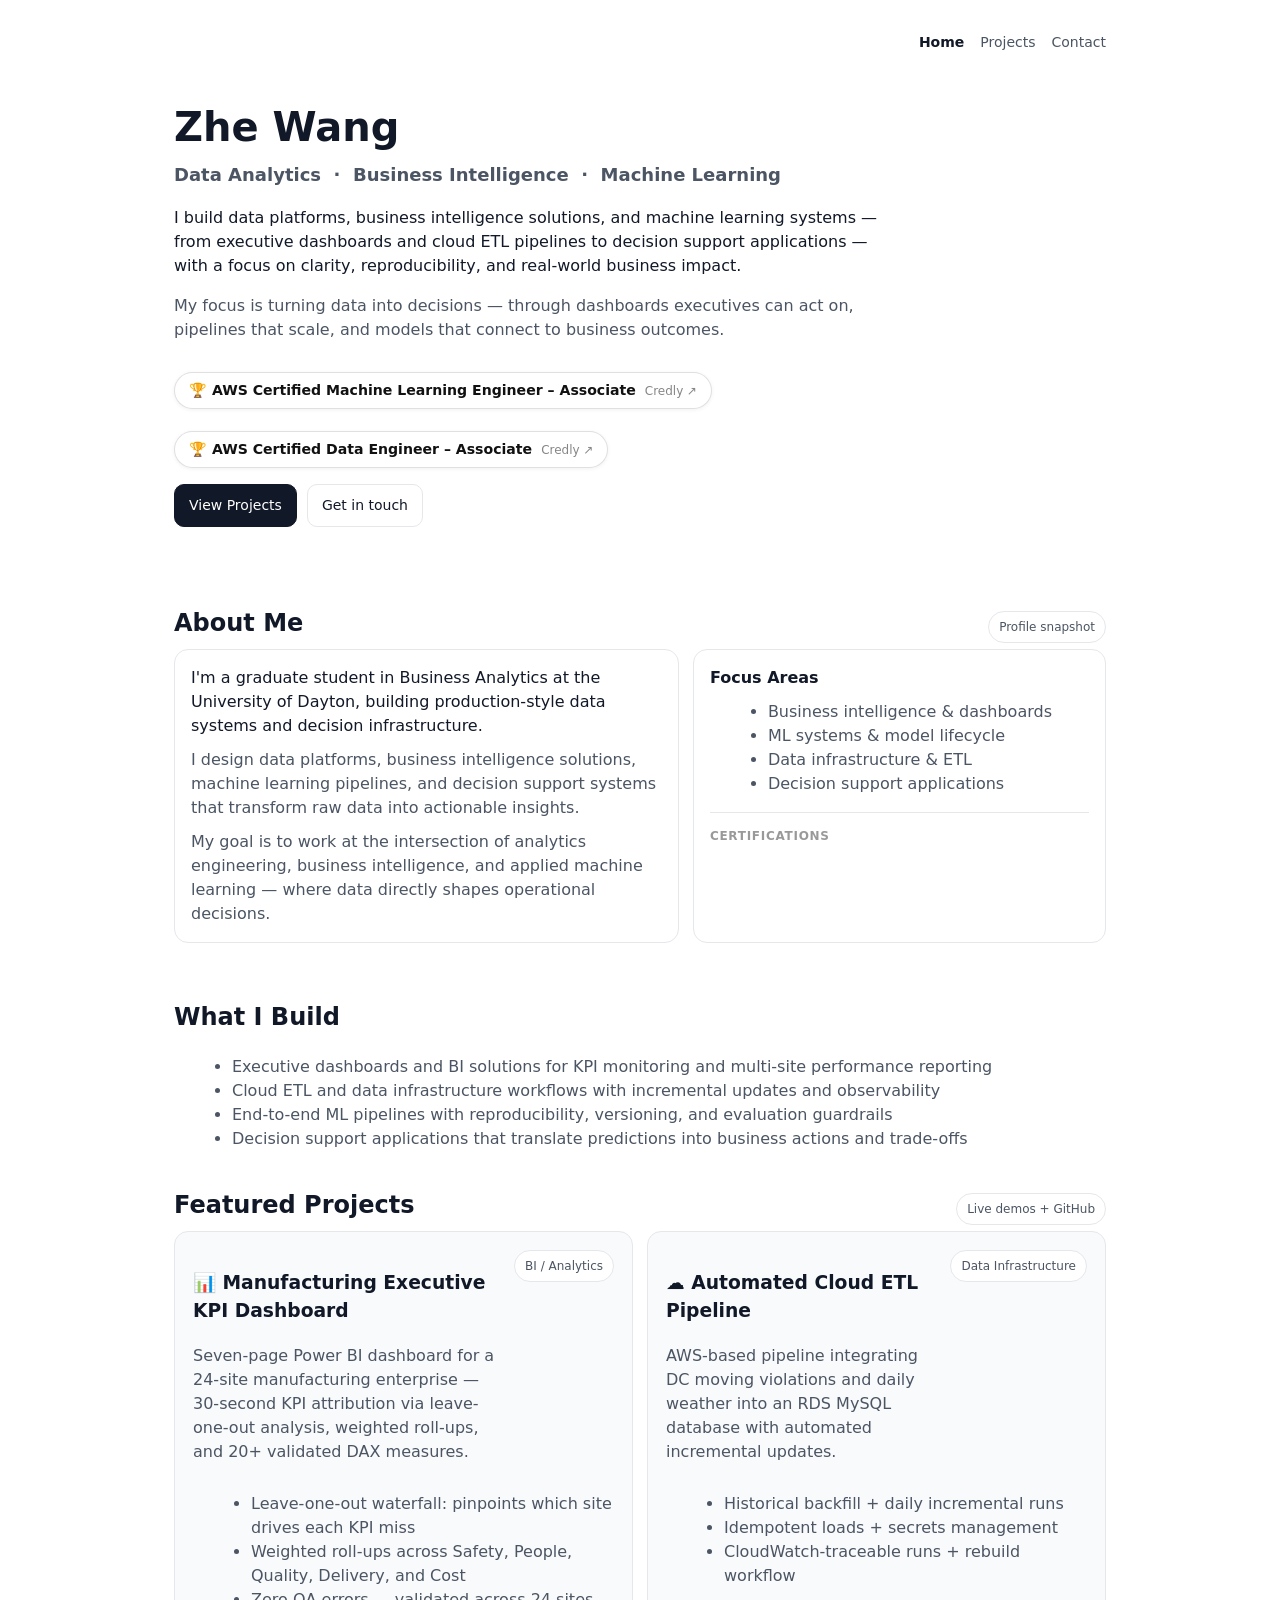
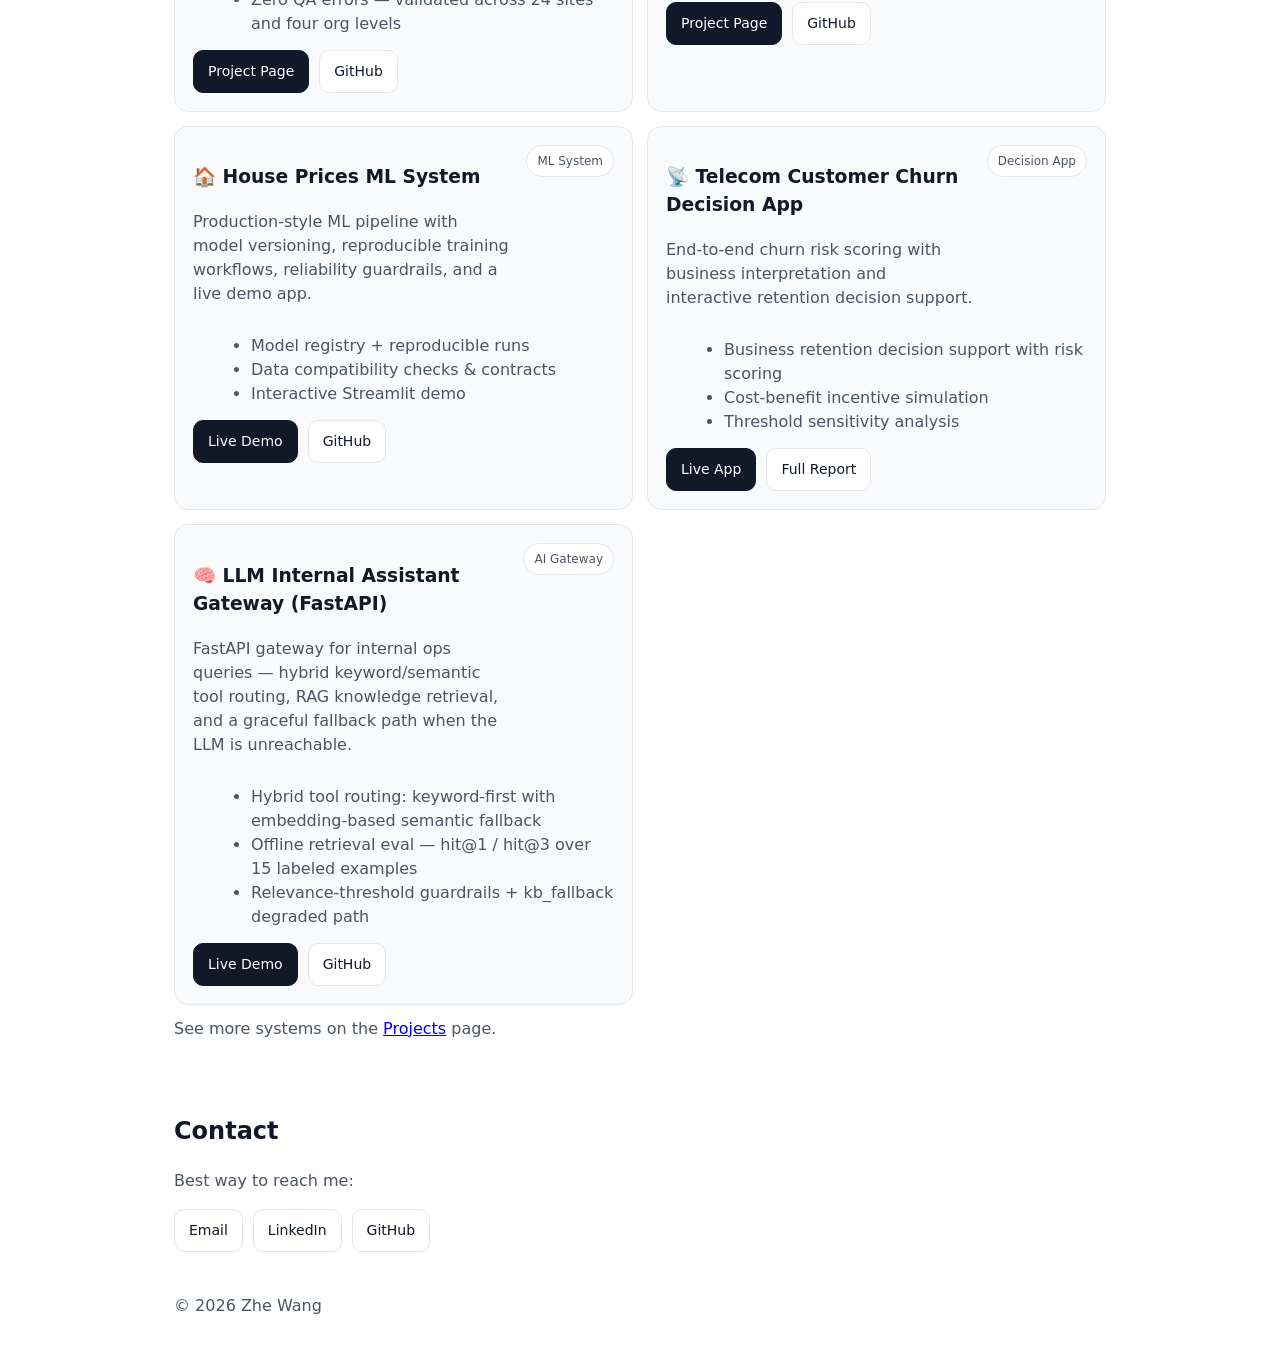
==== commit 8c811253: "Widen right card to show full certification badge text side by side Co-Authored-By: Claude Sonnet 4." ====
--- a/index.html
+++ b/index.html
@@ -22,7 +22,7 @@
     }
     .about-grid{
       display:grid;
-      grid-template-columns: 1.3fr 0.7fr;
+      grid-template-columns: 1.1fr 0.9fr;
       gap: 14px;
     }
     .about-card{
@@ -187,7 +187,7 @@
 
           <div class="cert-section">
             <div class="cert-section-label">Certifications</div>
-            <div style="display:flex; flex-wrap:wrap; gap:8px;">
+            <div style="display:flex; gap:6px;">
               <div data-iframe-width="150" data-iframe-height="270"
                    data-share-badge-id="8238f5af-2d30-4281-be06-79087de22bb4"
                    data-share-badge-host="https://www.credly.com"></div>
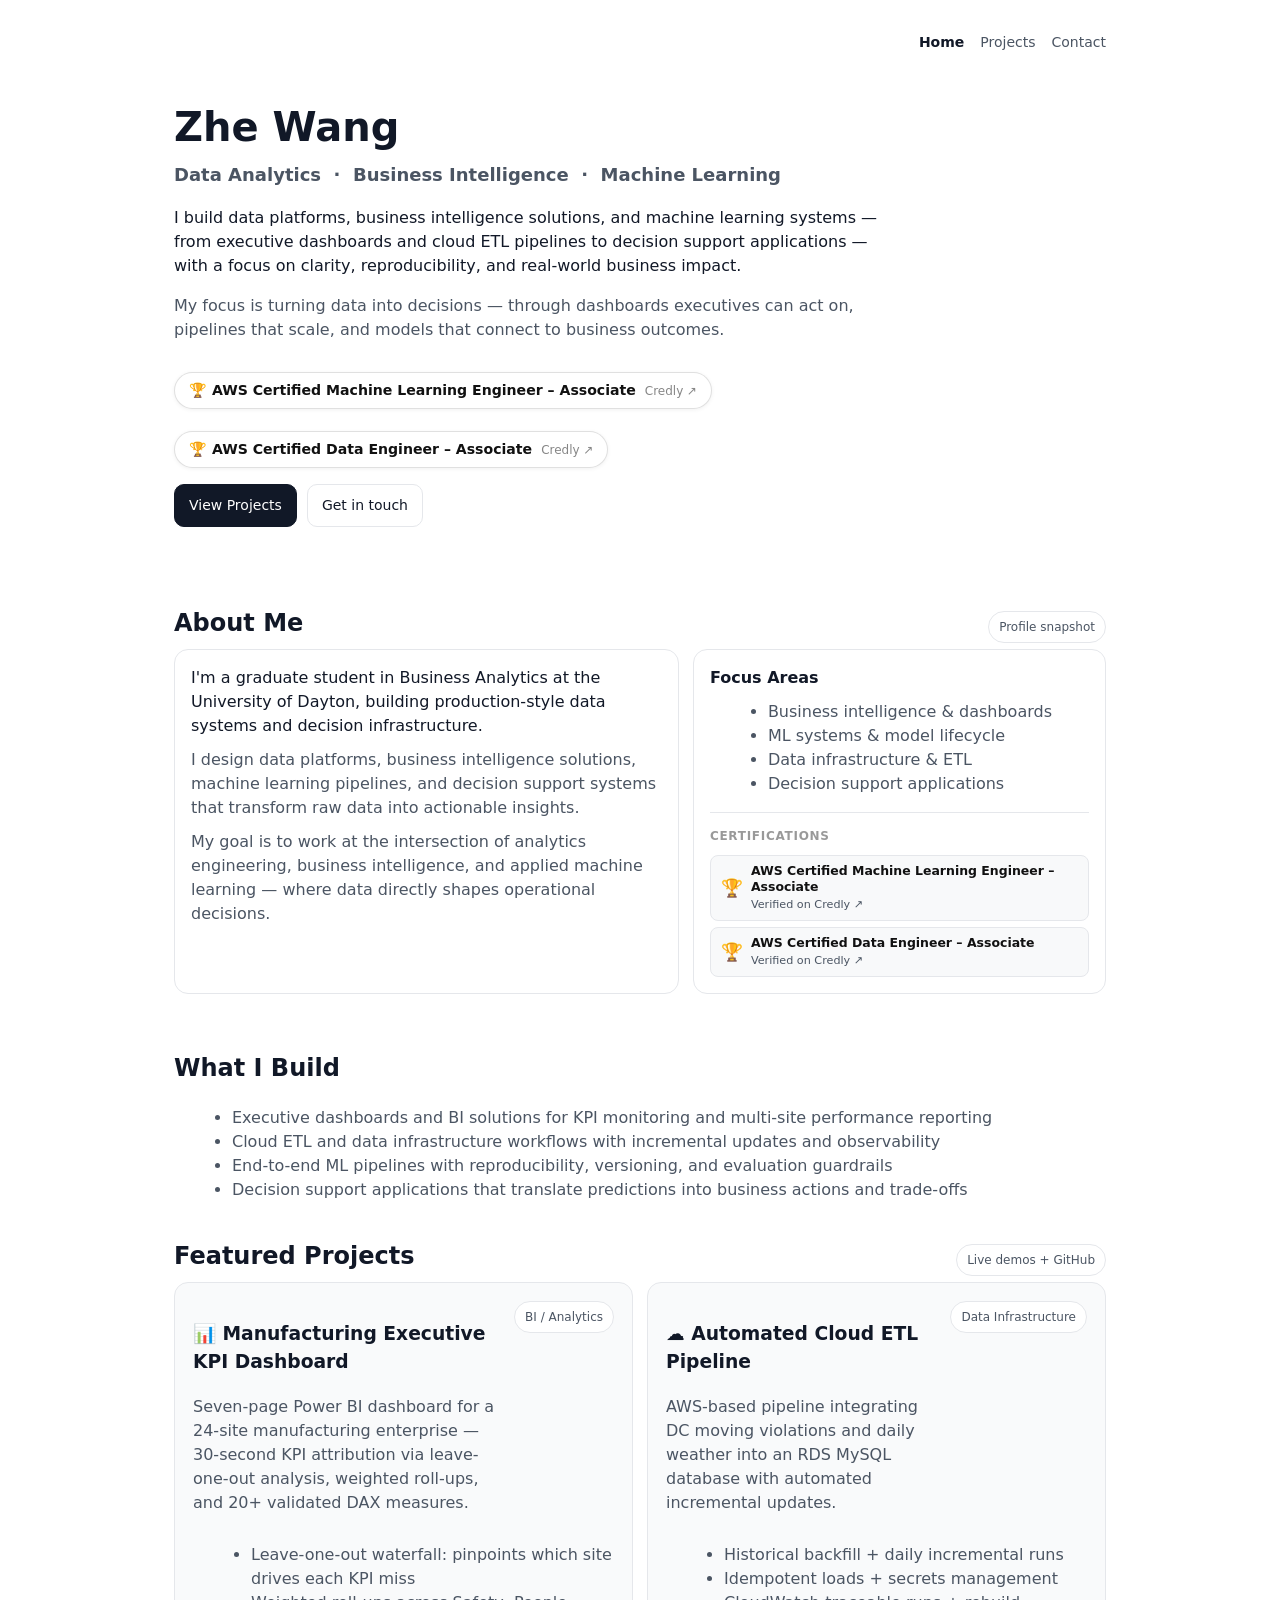
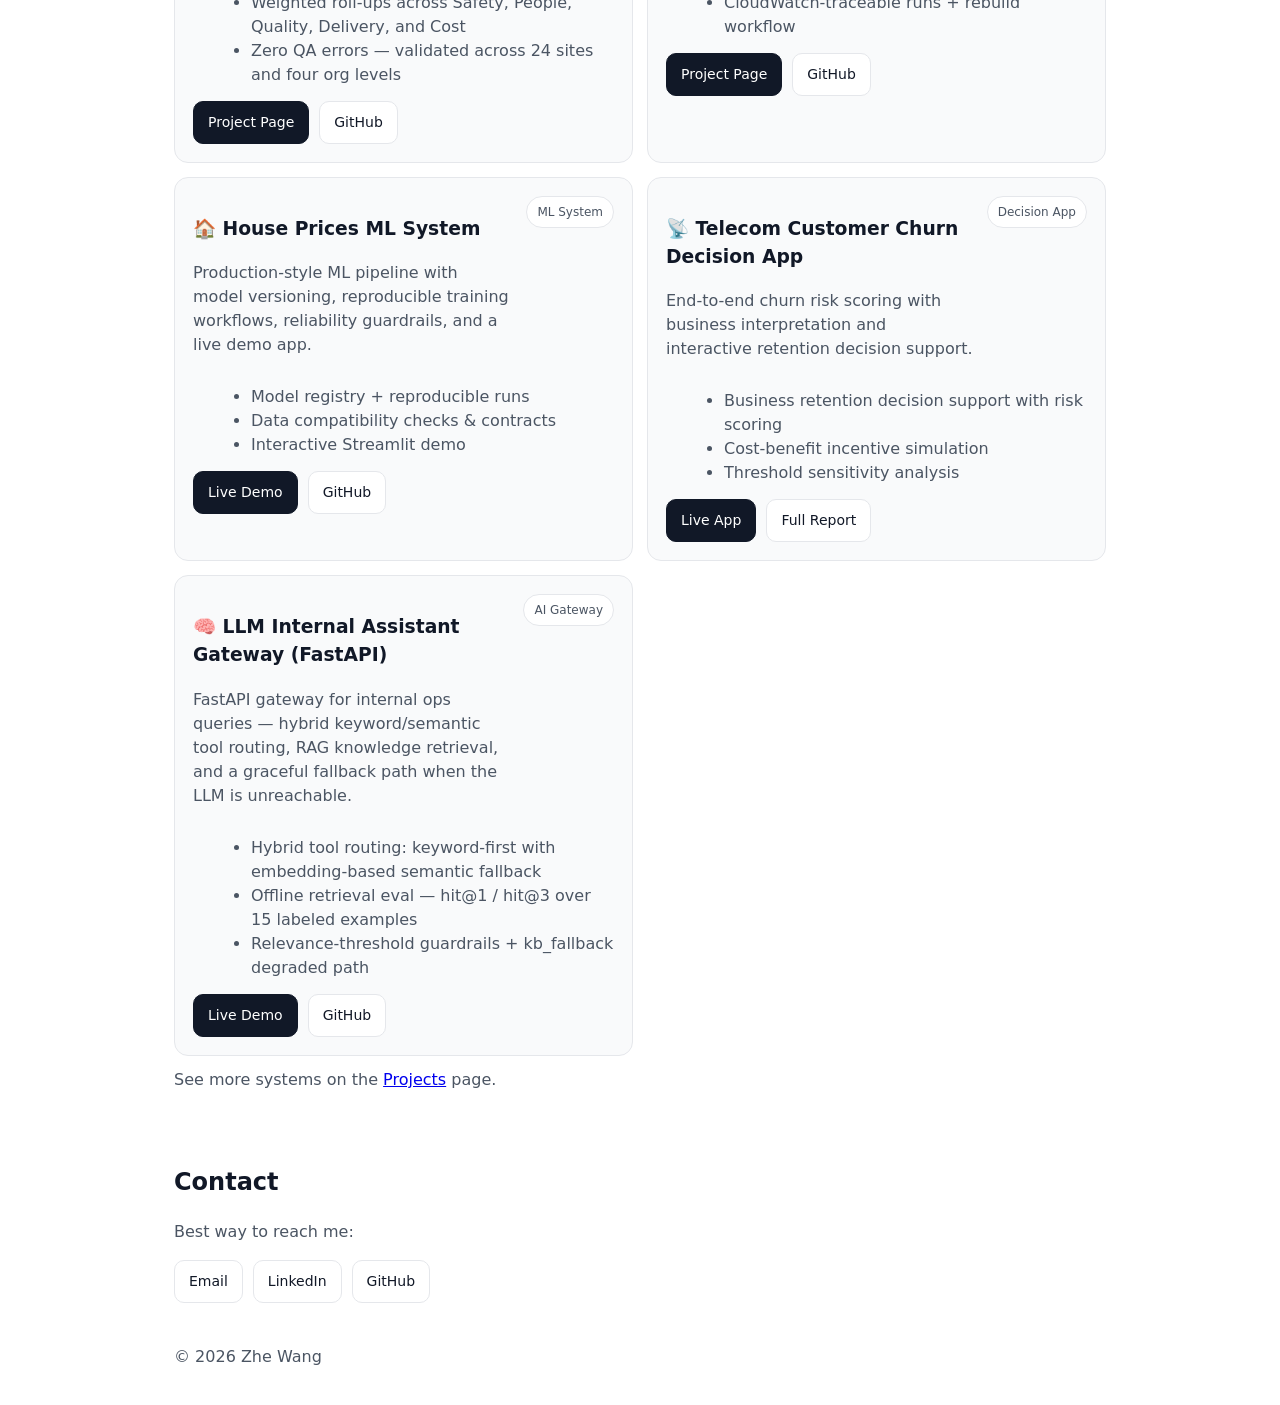
==== commit b5ecde93: "Replace Credly embed with custom cert list showing full names Co-Authored-By: Claude Sonnet 4.6 <nor" ====
--- a/index.html
+++ b/index.html
@@ -187,16 +187,32 @@
 
           <div class="cert-section">
             <div class="cert-section-label">Certifications</div>
-            <div style="display:flex; gap:6px;">
-              <div data-iframe-width="150" data-iframe-height="270"
-                   data-share-badge-id="8238f5af-2d30-4281-be06-79087de22bb4"
-                   data-share-badge-host="https://www.credly.com"></div>
-              <div data-iframe-width="150" data-iframe-height="270"
-                   data-share-badge-id="543e7f45-8a7e-4bca-b9cc-45642dc86137"
-                   data-share-badge-host="https://www.credly.com"></div>
-            </div>
-            <script type="text/javascript" async
-                    src="//cdn.credly.com/assets/utilities/embed.js"></script>
+            <div style="display:flex; flex-direction:column; gap:6px; margin-top:4px;">
+              <a href="https://www.credly.com/badges/8238f5af-2d30-4281-be06-79087de22bb4/public_url"
+                 target="_blank" rel="noreferrer"
+                 style="display:flex; align-items:center; gap:8px; text-decoration:none;
+                        padding:7px 10px; border:1px solid var(--border); border-radius:8px; background:#f8f9fa;">
+                <span style="font-size:1.1rem; flex-shrink:0;">🏆</span>
+                <div>
+                  <div style="font-size:0.78rem; font-weight:600; color:#111; line-height:1.3;">
+                    AWS Certified Machine Learning Engineer – Associate
+                  </div>
+                  <div style="font-size:0.7rem; color:var(--muted); margin-top:1px;">Verified on Credly ↗</div>
+                </div>
+              </a>
+              <a href="https://www.credly.com/badges/543e7f45-8a7e-4bca-b9cc-45642dc86137/public_url"
+                 target="_blank" rel="noreferrer"
+                 style="display:flex; align-items:center; gap:8px; text-decoration:none;
+                        padding:7px 10px; border:1px solid var(--border); border-radius:8px; background:#f8f9fa;">
+                <span style="font-size:1.1rem; flex-shrink:0;">🏆</span>
+                <div>
+                  <div style="font-size:0.78rem; font-weight:600; color:#111; line-height:1.3;">
+                    AWS Certified Data Engineer – Associate
+                  </div>
+                  <div style="font-size:0.7rem; color:var(--muted); margin-top:1px;">Verified on Credly ↗</div>
+                </div>
+              </a>
+            </div>
           </div>
         </div>
       </div>
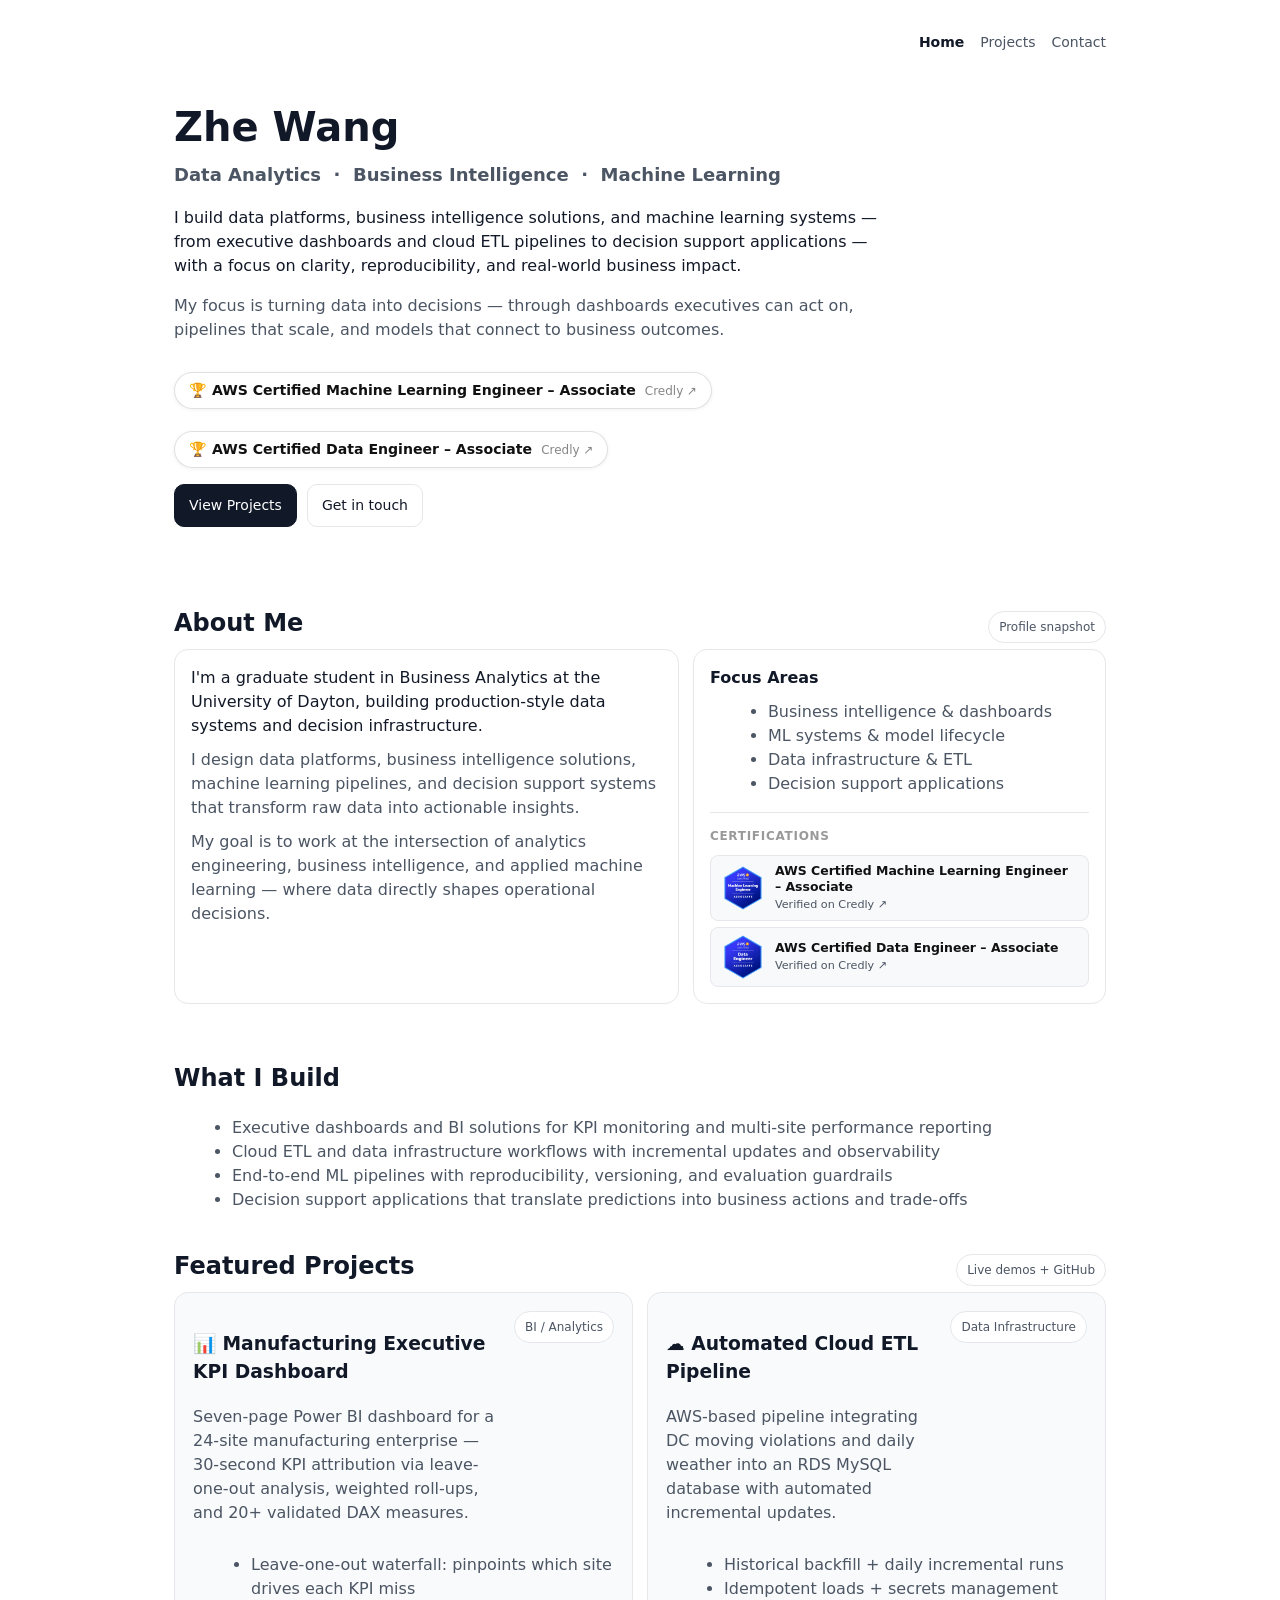
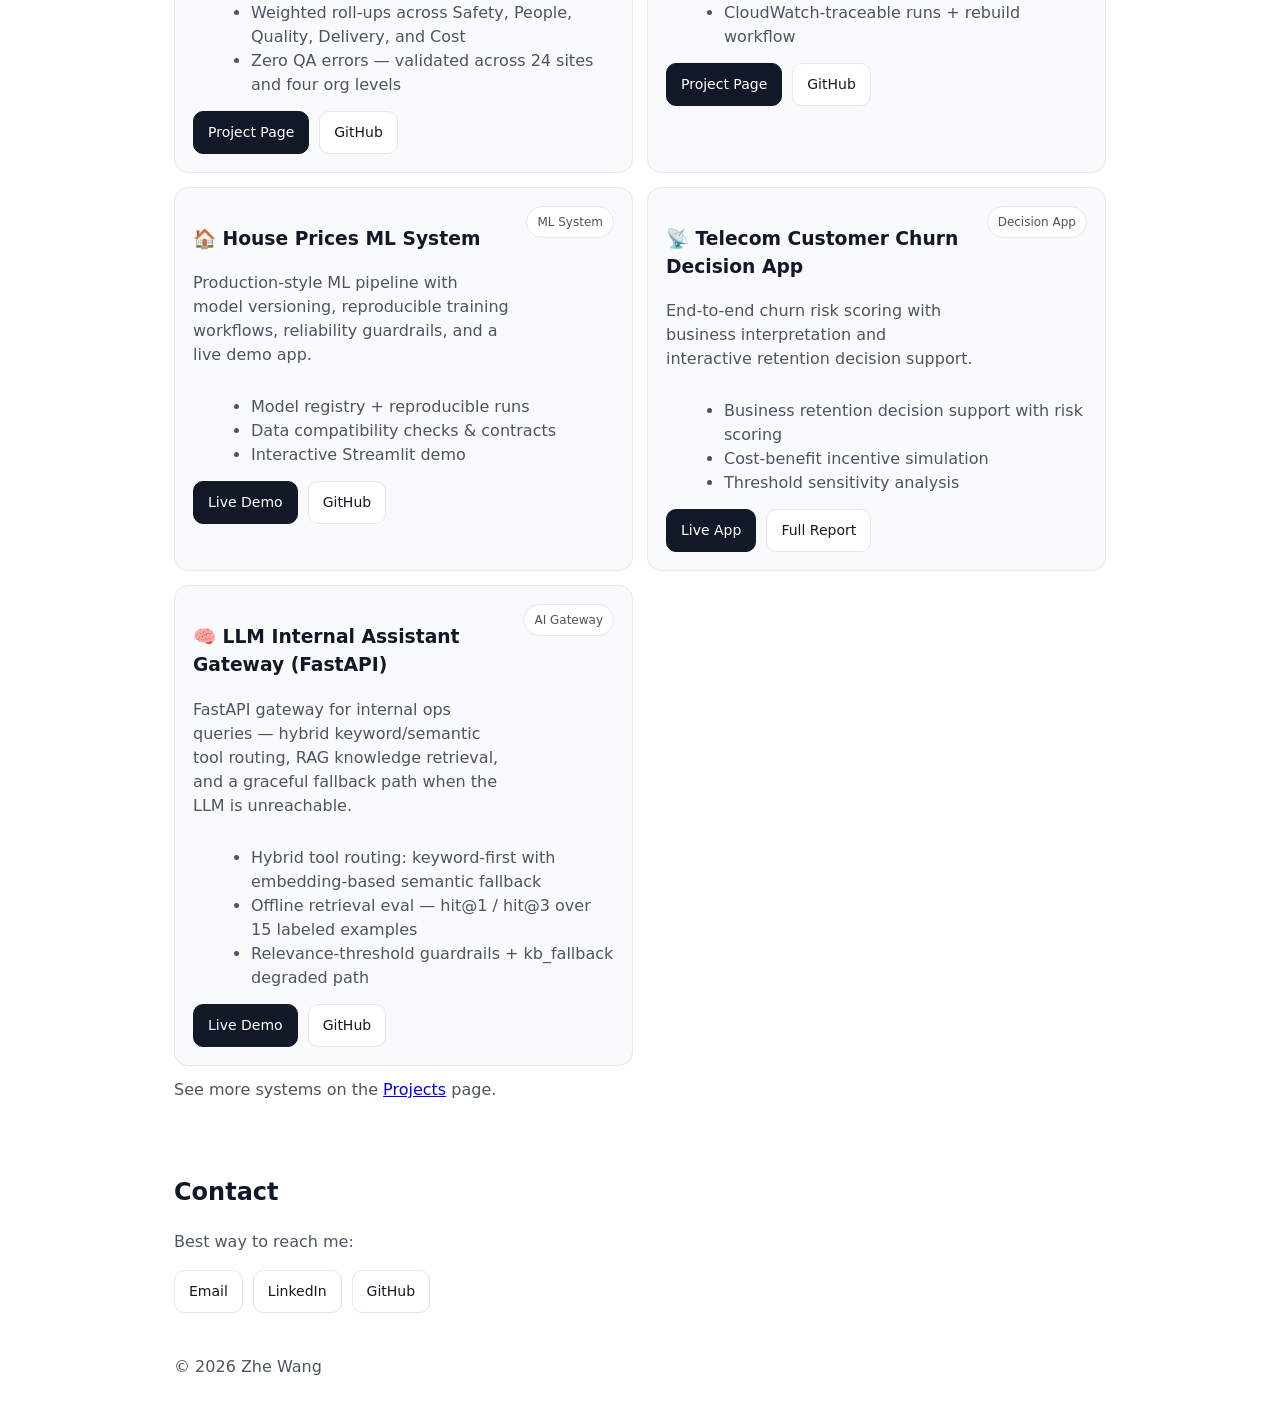
==== commit 88daf2de: "Add AWS badge images and display them in certification list Co-Authored-By: Claude Sonnet 4.6 <norep" ====
--- a/index.html
+++ b/index.html
@@ -190,9 +190,11 @@
             <div style="display:flex; flex-direction:column; gap:6px; margin-top:4px;">
               <a href="https://www.credly.com/badges/8238f5af-2d30-4281-be06-79087de22bb4/public_url"
                  target="_blank" rel="noreferrer"
-                 style="display:flex; align-items:center; gap:8px; text-decoration:none;
+                 style="display:flex; align-items:center; gap:10px; text-decoration:none;
                         padding:7px 10px; border:1px solid var(--border); border-radius:8px; background:#f8f9fa;">
-                <span style="font-size:1.1rem; flex-shrink:0;">🏆</span>
+                <img src="assets/badge_picture/aws-certified-machine-learning-engineer-associate.png"
+                     alt="AWS Certified Machine Learning Engineer – Associate"
+                     style="width:44px; height:44px; flex-shrink:0; object-fit:contain;">
                 <div>
                   <div style="font-size:0.78rem; font-weight:600; color:#111; line-height:1.3;">
                     AWS Certified Machine Learning Engineer – Associate
@@ -202,9 +204,11 @@
               </a>
               <a href="https://www.credly.com/badges/543e7f45-8a7e-4bca-b9cc-45642dc86137/public_url"
                  target="_blank" rel="noreferrer"
-                 style="display:flex; align-items:center; gap:8px; text-decoration:none;
+                 style="display:flex; align-items:center; gap:10px; text-decoration:none;
                         padding:7px 10px; border:1px solid var(--border); border-radius:8px; background:#f8f9fa;">
-                <span style="font-size:1.1rem; flex-shrink:0;">🏆</span>
+                <img src="assets/badge_picture/aws-certified-data-engineer-associate.png"
+                     alt="AWS Certified Data Engineer – Associate"
+                     style="width:44px; height:44px; flex-shrink:0; object-fit:contain;">
                 <div>
                   <div style="font-size:0.78rem; font-weight:600; color:#111; line-height:1.3;">
                     AWS Certified Data Engineer – Associate
